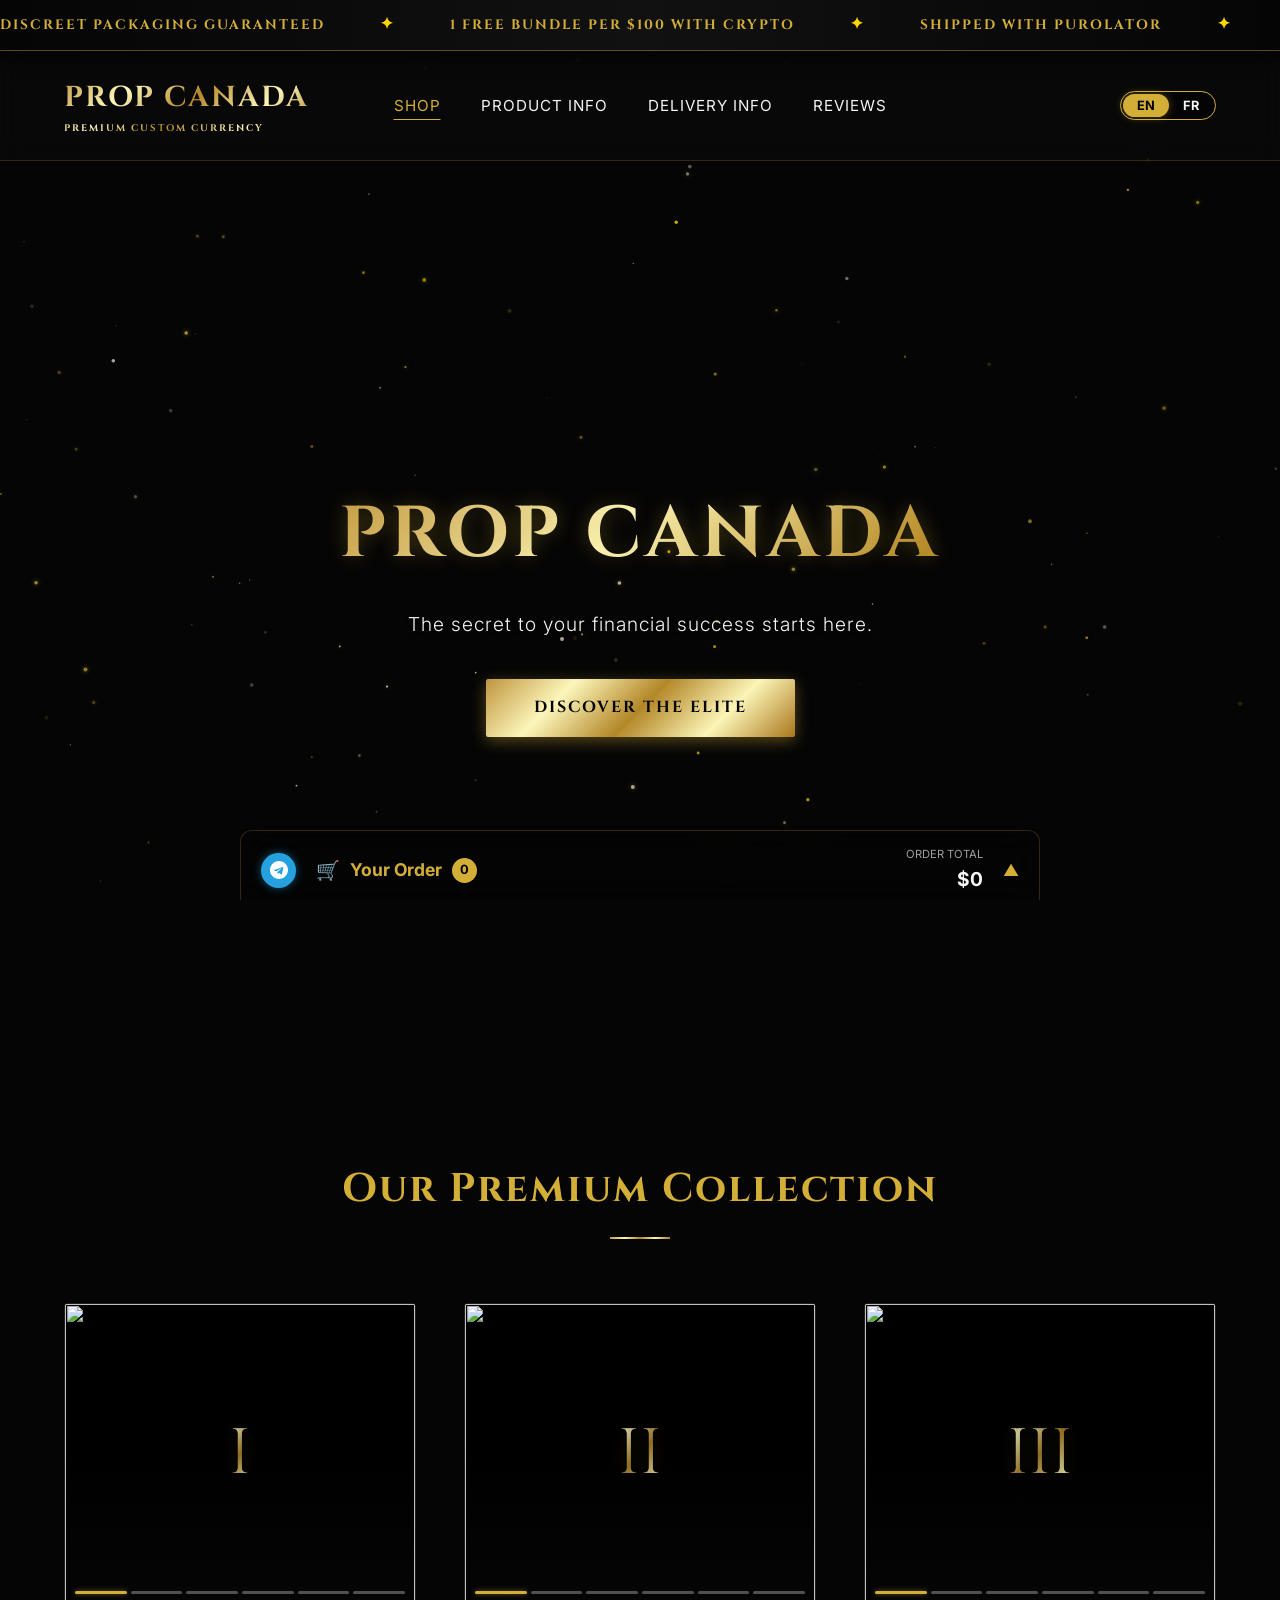
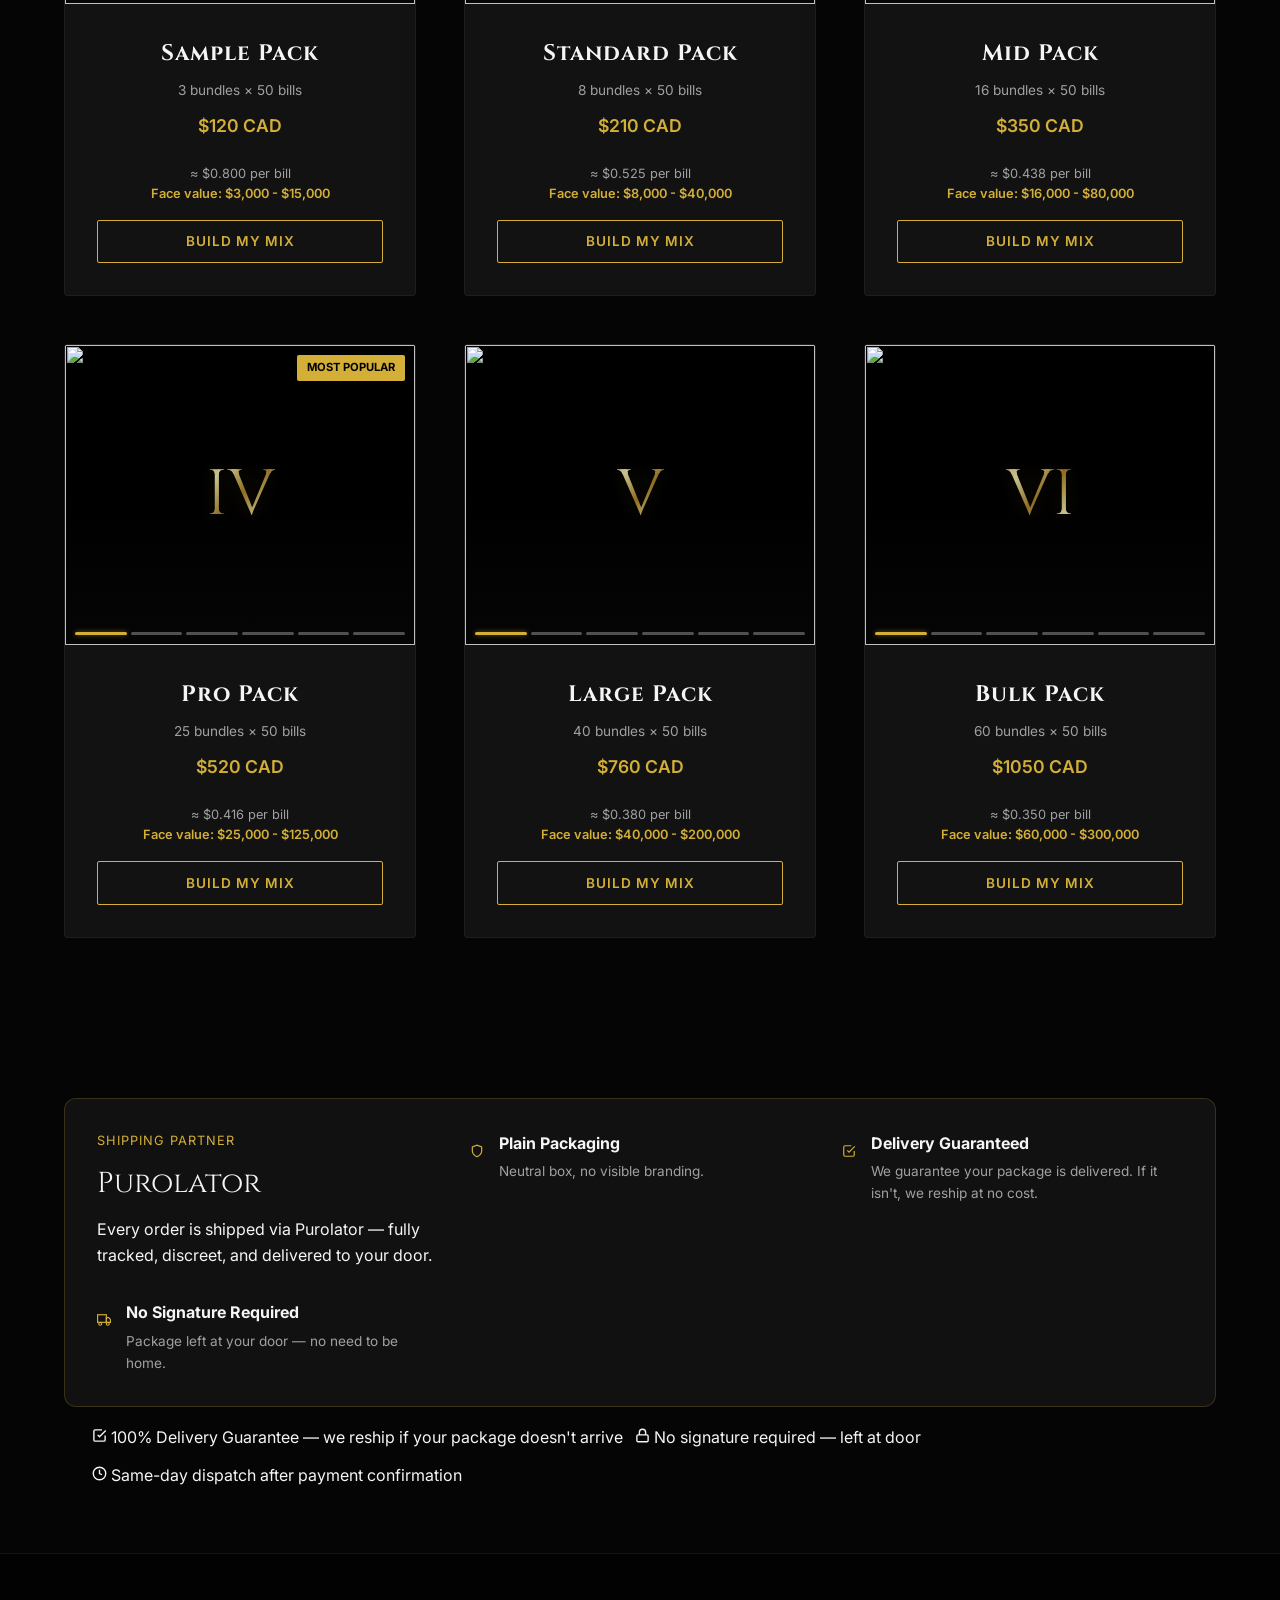
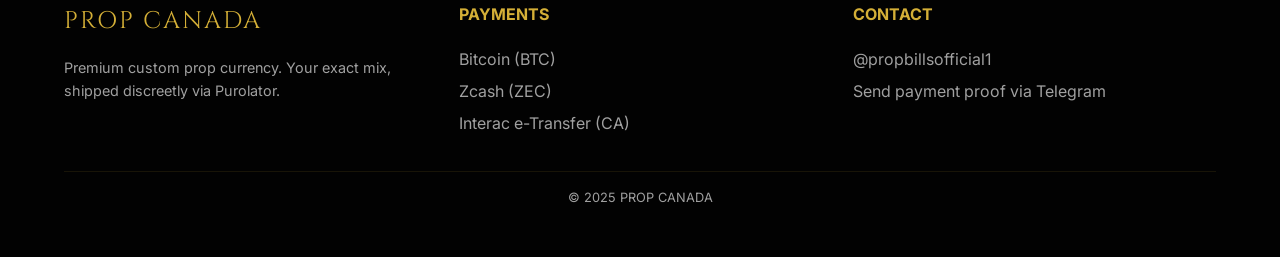
==== index.html @ 9a69119b "Add files via upload" ====
<!DOCTYPE html>
<html lang="fr">
<head>
    <meta charset="UTF-8">
    <meta name="viewport" content="width=device-width, initial-scale=1.0">
    <title>PROP CANADA | L'Excellence Premium</title>
    <meta name="description" content="Prop Canada - Découvrez l'excellence avec nos produits premium.">
    <!-- Google Fonts pour la typographie premium -->
    <link rel="preconnect" href="https://fonts.googleapis.com">
    <link rel="preconnect" href="https://fonts.gstatic.com" crossorigin>
    <link href="https://fonts.googleapis.com/css2?family=Cinzel:wght@400;700&family=Inter:wght@300;400;600&display=swap" rel="stylesheet">
    <link rel="stylesheet" href="style.css">
</head>
<body>

  <!-- Custom Cursor Removed -->
  <!-- Page Transition Overlay -->
  <div class="page-transition-overlay"></div>


    
    <!-- STRIP MARQUEE -->
    <style>
        .marquee-container { 
            background: linear-gradient(90deg, #050505, #111111, #050505); 
            border-bottom: 1px solid rgba(212, 175, 55, 0.4); 
            overflow: hidden; 
            white-space: nowrap; 
            position: relative; 
            z-index: 1000; 
            padding: 12px 0; 
            box-shadow: 0 4px 20px rgba(0,0,0,0.8); 
            display: flex;
            align-items: center;
        }
        .marquee-content { 
            display: inline-block; 
            white-space: nowrap; 
            animation: marquee 40s linear infinite; 
            font-family: 'Cinzel', serif; 
            font-size: 0.85rem; 
            font-weight: 700; 
            color: #D4AF37; 
            letter-spacing: 2px; 
            text-transform: uppercase;
        }
        .marquee-container:hover .marquee-content { animation-play-state: paused; }
        .marquee-item { display: inline-flex; align-items: center; }
        .marquee-item a { color: #D4AF37; text-decoration: none; transition: all 0.3s ease; }
        .marquee-item a:hover { color: #FFF; text-shadow: 0 0 10px rgba(212,175,55,0.8); }
        .marquee-ornament { margin: 0 50px; color: #FFD700; font-size: 1rem; display: inline-block; animation: m-pulse 2s infinite; }
        @keyframes marquee { 0% { transform: translateX(0); } 100% { transform: translateX(-50%); } }
        @keyframes m-pulse { 0%, 100% { opacity: 1; transform: scale(1); } 50% { opacity: 0.6; transform: scale(0.85); } }
    </style>
    <div class="marquee-container">
        <div class="marquee-content">
            <!-- Set 1 -->
            <span class="marquee-item"><span id="an1">100% Discreet Packaging</span></span>
            <span class="marquee-ornament">✦</span>
            <span class="marquee-item"><span id="an2">1 Free Bundle per $100 with Crypto</span></span>
            <span class="marquee-ornament">✦</span>
            <span class="marquee-item"><span id="an3">Free Shipping Across Canada</span></span>
            <span class="marquee-ornament">✦</span>
            <span class="marquee-item"><a href="https://t.me/propbillsofficial1" target="_blank" id="an-tg">Contact Telegram: @propbillsofficial1</a></span>
            <span class="marquee-ornament">✦</span>
            
            <!-- Set 2 (for seamless loop) -->
            <span class="marquee-item"><span id="an1-dup">100% Discreet Packaging</span></span>
            <span class="marquee-ornament">✦</span>
            <span class="marquee-item"><span id="an2-dup">1 Free Bundle per $100 with Crypto</span></span>
            <span class="marquee-ornament">✦</span>
            <span class="marquee-item"><span id="an3-dup">Free Shipping Across Canada</span></span>
            <span class="marquee-ornament">✦</span>
            <span class="marquee-item"><a href="https://t.me/propbillsofficial1" target="_blank" id="an-tg-dup">Contact Telegram: @propbillsofficial1</a></span>
            <span class="marquee-ornament">✦</span>

            <!-- Set 3 -->
            <span class="marquee-item"><span id="an1-trip">100% Discreet Packaging</span></span>
            <span class="marquee-ornament">✦</span>
            <span class="marquee-item"><span id="an2-trip">1 Free Bundle per $100 with Crypto</span></span>
            <span class="marquee-ornament">✦</span>
            <span class="marquee-item"><span id="an3-trip">Free Shipping Across Canada</span></span>
            <span class="marquee-ornament">✦</span>
            <span class="marquee-item"><a href="https://t.me/propbillsofficial1" target="_blank" id="an-tg-trip">Contact Telegram: @propbillsofficial1</a></span>
            <span class="marquee-ornament">✦</span>
            
            <!-- Set 4 -->
            <span class="marquee-item"><span id="an1-quad">100% Discreet Packaging</span></span>
            <span class="marquee-ornament">✦</span>
            <span class="marquee-item"><span id="an2-quad">1 Free Bundle per $100 with Crypto</span></span>
            <span class="marquee-ornament">✦</span>
            <span class="marquee-item"><span id="an3-quad">Free Shipping Across Canada</span></span>
            <span class="marquee-ornament">✦</span>
            <span class="marquee-item"><a href="https://t.me/propbillsofficial1" target="_blank" id="an-tg-quad">Contact Telegram: @propbillsofficial1</a></span>
            <span class="marquee-ornament">✦</span>
        </div>
    </div>


    <!-- Effet de particules d'or scintillantes -->
    <canvas id="gold-dust"></canvas>

    <!-- En-tête avec vidéo en arrière-plan -->
            <nav class="navbar">
                <a href="index.html" class="logo" style="text-decoration:none;">
            <div class="logo-name" id="h-logo-name" style="color:var(--gold-primary, #D4AF37);">PROP CANADA</div>
            <div class="logo-sub" id="h-logo-sub" style="font-size:0.6rem;color:var(--text-muted, #a0a0a0);letter-spacing:2px;text-transform:uppercase;">Premium Custom Currency</div>
        </a>
        <ul class="nav-links">
            <li><a href="index.html#boutique" id="hero-shop-lbl" class='active'>Shop</a></li>
            <li><a href="pages/product-info.html" id="hero-product-lbl" >Product Info</a></li>
            <li><a href="pages/delivery-info.html" id="hero-delivery-lbl" >Delivery Info</a></li>
            <li><a href="pages/reviews.html" id="hero-reviews-lbl" >Reviews</a></li>
        </ul>
        <div style="display:flex; gap:15px; align-items:center;">
            <div class="lang-tog">
                <button class="lb active" id="lang-en" onclick="setLang('en')">EN</button>
                <button class="lb" id="lang-fr" onclick="setLang('fr')">FR</button>
            </div>
        </div>
    </nav>
    <header class="hero">
        <video autoplay loop muted playsinline class="hero-video">
            <source src="image/video1.mp4" type="video/mp4">
            Your browser does not support the video tag.
        </video>
        <div class="video-overlay"></div>

        
        


        <div class="hero-content">
            <h1 class="glint-text">PROP CANADA</h1>
            <p id="hero-subtitle">Your success story starts here.</p>
            <a href="#boutique" id="hero-cta-btn" class="cta-button">Discover the Elite</a>
        </div>
    </header>

    <!-- Section Boutique -->
    <main>
        <section id="boutique" class="shop-section">
            <div class="section-header">
                <h2 id="collection-title">Notre Collection Premium</h2>
                <div class="separator"></div>
            </div>

            <div class="packs-grid" id="packs-grid" style="display:grid; grid-template-columns:repeat(auto-fit, minmax(320px, 1fr)); gap:3rem; max-width:1400px; margin:0 auto;"></div>
        </section>
    </main>

<div class="ship-section">
  <div class="ship-inner">
    <div class="ship-brand">
      <div class="ship-badge" id="ship-badge">Shipping Partner</div>
      <div class="ship-name">Purolator</div>
      <div class="ship-sub" id="ship-sub">Every order is shipped via Purolator — fully tracked, discreet, and delivered to your door.</div>
    </div>
    <div class="ship-stat"><div class="ship-ico"><svg width="14" height="14" fill="none" stroke="currentColor" stroke-width="2" viewBox="0 0 24 24"><path d="M12 22s8-4 8-10V5l-8-3-8 3v7c0 6 8 10 8 10z"/></svg></div><div><div class="ship-stat-h" id="shh1">Plain Packaging</div><div class="ship-stat-s" id="shs1">Neutral box, no visible branding.</div></div></div>
    <div class="ship-stat"><div class="ship-ico"><svg width="14" height="14" fill="none" stroke="currentColor" stroke-width="2" viewBox="0 0 24 24"><polyline points="9 11 12 14 22 4"/><path d="M21 12v7a2 2 0 01-2 2H5a2 2 0 01-2-2V5a2 2 0 012-2h11"/></svg></div><div><div class="ship-stat-h" id="shh2">Delivery Guaranteed</div><div class="ship-stat-s" id="shs2">We guarantee your package is delivered. If it isn't, we reship at no cost.</div></div></div>
    <div class="ship-stat"><div class="ship-ico"><svg width="14" height="14" fill="none" stroke="currentColor" stroke-width="2" viewBox="0 0 24 24"><rect x="1" y="3" width="15" height="13"/><polygon points="16 8 20 8 23 11 23 16 16 16 16 8"/><circle cx="5.5" cy="18.5" r="2.5"/><circle cx="18.5" cy="18.5" r="2.5"/></svg></div><div><div class="ship-stat-h" id="shh3">No Signature Required</div><div class="ship-stat-s" id="shs3">Package left at your door — no need to be home.</div></div></div>
  </div>
  <!-- Guarantee badges -->
  <div style="max-width:1400px;margin:18px auto 0;padding:0 28px;display:flex;gap:12px;flex-wrap:wrap;">
    <div class="ship-guarantee">
      <svg width="15" height="15" fill="none" stroke="currentColor" stroke-width="2.2" viewBox="0 0 24 24"><polyline points="9 11 12 14 22 4"/><path d="M21 12v7a2 2 0 01-2 2H5a2 2 0 01-2-2V5a2 2 0 012-2h11"/></svg>
      <span id="guar1">100% Delivery Guarantee — we reship if your package doesn't arrive</span>
    </div>
    <div class="ship-guarantee">
      <svg width="15" height="15" fill="none" stroke="currentColor" stroke-width="2.2" viewBox="0 0 24 24"><rect x="3" y="11" width="18" height="11" rx="2"/><path d="M7 11V7a5 5 0 0110 0v4"/></svg>
      <span id="guar2">No signature required — left at door</span>
    </div>
    <div class="ship-guarantee">
      <svg width="15" height="15" fill="none" stroke="currentColor" stroke-width="2.2" viewBox="0 0 24 24"><circle cx="12" cy="12" r="10"/><polyline points="12 6 12 12 16 14"/></svg>
      <span id="guar3">Same-day dispatch after payment confirmation</span>
    </div>
  </div>
</div>



    <!-- BOTTOM CART BAR -->
    <div id="cart-bottom" class="cart-bottom-bar">
        <div class="cart-bottom-header" onclick="document.getElementById('cart-bottom').classList.toggle('open')">
            <div style="display:flex; align-items:center; gap:10px;">
                <a href="https://t.me/propbillsofficial1" target="_blank" onclick="event.stopPropagation();" style="display:flex; align-items:center; justify-content:center; background:#24A1DE; color:#fff; border-radius:50%; width:35px; height:35px; text-decoration:none; box-shadow:0 0 10px rgba(36,161,222,0.5); margin-right:10px; transition:transform 0.3s ease;" onmouseover="this.style.transform=\'scale(1.1)\'" onmouseout="this.style.transform=\'scale(1)\'"><svg width="18" height="18" viewBox="0 0 24 24" fill="currentColor"><path d="M12 0c-6.627 0-12 5.373-12 12s5.373 12 12 12 12-5.373 12-12-5.373-12-12-12zm5.894 8.221l-1.97 9.28c-.145.658-.537.818-1.084.508l-3-2.21-1.446 1.394c-.14.18-.357.223-.548.223l.188-2.85 5.181-4.686c.223-.195-.054-.282-.346-.086l-6.405 4.029-2.76-.86c-.6-.184-.611-.595.125-.89l10.77-4.152c.498-.186.938.118.795.81z"/></svg></a>
                <span style="font-size:1.2rem;">🛒</span>
                <span id="cart-title" style="font-weight:bold; font-size:1.1rem; color:var(--gold-primary);">Your Order</span>
                <span id="cart-top-n" style="background:var(--gold-primary); color:#000; padding:2px 8px; border-radius:50px; font-weight:bold; font-size:0.8rem;">0</span>
            </div>
            <div style="display:flex; align-items:center; gap:20px;">
                <div style="text-align:right;">
                    <div id="total-lbl" style="font-size:0.7rem; color:var(--text-muted); text-transform:uppercase;">Order Total</div>
                    <div id="total-amt" style="font-size:1.2rem; font-weight:bold; color:var(--text-light);">$0</div>
                </div>
                <div class="cart-toggle-icon">▲</div>
            </div>
        </div>
        <div class="cart-bottom-body">
            <div id="cart-bd" style="max-height:200px; overflow-y:auto; padding:10px 20px;"></div>
            <div style="padding:15px 20px; border-top:1px solid rgba(212, 175, 55, 0.2); display:flex; gap:10px; background:rgba(0,0,0,0.5);">
                <button id="btn-checkout" class="cta-button" style="width:100%; padding:0.8rem;" onclick="showPayChoice()" disabled><span id="btn-ck-txt">Proceed to Checkout</span></button>
            </div>
        </div>
    </div>


    
    <footer style="background-color: #020202; padding: 3rem 5%; text-align: center; border-top: 1px solid rgba(212, 175, 55, 0.1); position: relative; z-index: 20;">
        <div class="footer-content" style="max-width:1400px; margin:0 auto; display:grid; grid-template-columns:repeat(auto-fit, minmax(200px, 1fr)); gap:2rem; text-align:left;">
            <div>
                <div class="logo" id="f-name" style="font-family: var(--font-heading); font-size: 1.5rem; color: var(--gold-primary); margin-bottom: 1rem; letter-spacing: 2px;">PROP CANADA</div>
                <p id="f-desc" style="color:var(--text-muted); font-size:0.9rem;">Premium custom prop currency. Your exact mix, shipped discreetly via Purolator.</p>
            </div>
            <div>
                <div id="fc1" style="color:var(--gold-primary); font-weight:bold; margin-bottom:1rem; text-transform:uppercase;">Payments</div>
                <ul style="list-style:none; padding:0; color:var(--text-muted); line-height:2;">
                    <li>Bitcoin (BTC)</li>
                    <li>Zcash (ZEC)</li>
                    <li id="f-int">Interac e-Transfer (CA)</li>
                </ul>
            </div>
            <div>
                <div id="fc3" style="color:var(--gold-primary); font-weight:bold; margin-bottom:1rem; text-transform:uppercase;">Contact</div>
                <ul style="list-style:none; padding:0; color:var(--text-muted); line-height:2;">
                    <li><a href="https://t.me/propbillsofficial1" style="color:var(--text-muted); text-decoration:none;">@propbillsofficial1</a></li>
                    <li id="fc3n">Send payment proof via Telegram</li>
                </ul>
            </div>
        </div>
        <div style="border-top:1px solid rgba(212,175,55,0.1); margin-top:2rem; padding-top:1rem; color:var(--text-muted); font-size:0.8rem;" id="f-copy">&copy; 2026 PROP CANADA. All rights reserved.</div>
    </footer>


    
<div class="overlay" id="m-build">
  <div class="modal">
    <div class="modal-hd">
      <div class="mhd-inner">
        <div class="m-eye" id="mb-eye">Step 2 — Denomination Builder</div>
        <div class="m-title" id="mb-title">Customize Your Mix</div>
        <div class="m-sub" id="mb-sub"></div>
      </div>
      <div class="mhd-actions">
        <button class="modal-back" onclick="closeBuild()">←</button>
        <button class="modal-x" onclick="closeBuild()">✕</button>
      </div>
    </div>
    <div class="modal-bd">
      <!-- Pack summary banner -->
      <div id="mb-summary" style="background:var(--ip);border:1px solid var(--ib);border-radius:var(--r8);padding:12px 15px;margin-bottom:14px;font-size:.88rem;color:var(--ink2);line-height:1.7;"></div>
      <div class="bundle-header">
        <div class="bundle-header-label" id="mb-lbl">Assign a denomination to each bundle</div>
        <div class="bundle-header-count" id="mb-hcount"><strong>0</strong> / 0</div>
      </div>
      <div class="bundle-progress"><div class="bp-fill" id="bp-fill"></div></div>
      <div class="bundle-rows-wrap" id="bundle-rows"></div>
      <div class="bundle-total-bar">
        <div class="btb-label" id="btb-lbl">Bundles assigned</div>
        <div class="btb-num" id="btb-num">0 / 0</div>
      </div>
      <div class="face-value-builder" id="btb-face-value" style="display:none;padding:5px 14px 2px;"></div>
      <div class="b-warn" id="b-warn"></div>
      <!-- Two-button row: save to cart OR add and pay immediately -->
      <div class="btn-pair">
        <button class="btn-ok" id="btn-add" onclick="addToCart()" disabled>Add to Order</button>
        <button class="btn-pay-now" id="btn-pay-now" onclick="addToCartAndPay()" disabled>
          <svg width="14" height="14" fill="none" stroke="currentColor" stroke-width="2.5" viewBox="0 0 24 24"><path d="M5 12h14M12 5l7 7-7 7"/></svg>
          Pay Now
        </button>
      </div>
      <button class="btn-cncl" onclick="closeBuild()">Cancel</button>
    </div>
  </div>
</div>

<!-- ████ MODAL: PAYMENT CHOICE ████ -->
<div class="overlay" id="m-pay">
  <div class="modal">
    <div class="modal-hd">
      <div class="mhd-inner"><div class="m-eye" id="mp-eye">Step 3 — Payment</div><div class="m-title" id="mp-title">Choose a Payment Method</div></div>
      <div class="mhd-actions">
        <button class="modal-back" onclick="closePayChoice()">←</button>
        <button class="modal-x" onclick="closePayChoice()">✕</button>
      </div>
    </div>
    <div class="modal-bd">
      <div class="bonus-callout"><strong id="bonus-lbl">🎁 Crypto Bonus:</strong><span id="bonus-txt"> Pay in Bitcoin or Zcash and get 1 free 50-bill bundle for every $100 spent. Choose its denomination in the next step.</span></div>
      <button class="popt crypto" onclick="pickPay('bitcoin')"><div class="popt-ico">₿</div><div><span class="popt-title">Bitcoin (BTC)</span><span class="popt-sub" id="ps-btc">Maximum privacy · Crypto bonus</span></div></button>
      <button class="popt crypto" onclick="pickPay('zcash')"><div class="popt-ico">Ⓩ</div><div><span class="popt-title">Zcash (ZEC)</span><span class="popt-sub" id="ps-zec">Shielded transactions · Crypto bonus</span></div></button>
      <button class="popt interac" onclick="pickPay('interac')"><div class="popt-ico">⇄</div><div><span class="popt-title" id="ps-int-h">Interac e-Transfer</span><span class="popt-sub" id="ps-int">Canadian customers · Instant</span></div></button>
      <button class="btn-cncl" onclick="closePayChoice()">Cancel</button>
    </div>
  </div>
</div>

<!-- ████ MODAL: ORDER FORM ████ -->
<div class="overlay" id="m-order">
  <div class="modal">
    <div class="modal-hd">
      <div class="mhd-inner"><div class="m-eye" id="mo-eye">Step 4 — Confirm</div><div class="m-title" id="mo-title">Contact &amp; Shipping</div></div>
      <div class="mhd-actions">
        <button class="modal-back" onclick="goBackToPayChoice()">←</button>
        <button class="modal-x" onclick="closeOrder()">✕</button>
      </div>
    </div>
    <div class="modal-bd">
      <form id="order-form">
        <!-- PRIVACY NOTICE -->
        <div style="background:var(--ip);border:1px solid var(--ib);border-radius:var(--r8);padding:11px 14px;font-size:.82rem;color:var(--ink2);line-height:1.6;margin-bottom:16px;display:flex;align-items:flex-start;gap:9px;">
          <svg width="14" height="14" fill="none" stroke="currentColor" stroke-width="2" viewBox="0 0 24 24" style="color:var(--indigo);flex-shrink:0;margin-top:2px;"><rect x="3" y="11" width="18" height="11" rx="2"/><path d="M7 11V7a5 5 0 0110 0v4"/></svg>
          <span id="privacy-notice">Your information is sent to an encrypted ProtonMail inbox and is strictly confidential. It is used solely for processing and delivering your order and will never be shared with anyone.</span>
        </div>
        <div class="fsec" id="fsl-c">Contact Info</div>
        <div class="fgrid">
          <!-- CLIENT ID -->
          <div class="fg">
            <div style="display:flex; align-items:center;">
              <label id="lb-client-id">Client ID <span style="text-transform:none;letter-spacing:0;font-size:.88em;font-weight:400">(optional)</span></label>
              <div class="tooltip-container">
                <span class="info-icon">?</span>
                <div class="tooltip-box">
                  <div class="tooltip-title" id="tip-cid-title">What is a Client ID?</div>
                  <span id="tip-cid-body">Enter your client ID so we can link your order to your file without any error. If you don't have one yet, you'll receive one automatically right after your payment.</span>
                </div>
              </div>
            </div>
            <input type="text" id="f-client-id" class="fi" placeholder="Ex: C-12345">
          </div>
          
          <div class="fg"><label id="lb-name">Full Name</label><input type="text" id="f-name" class="fi" required placeholder="Your full name"></div>
          <div class="g2">
            <div class="fg"><label id="lb-email">Email</label><input type="email" id="f-email" class="fi" required placeholder="you@email.com"></div>
            <div class="fg">
              <div style="display:flex; align-items:center;">
                <label id="lb-tg">Telegram</label>
                <div class="tooltip-container">
                  <span class="info-icon">?</span>
                  <div class="tooltip-box">
                    <div class="tooltip-title" id="tip-tg-title">Why your Telegram?</div>
                    <span id="tip-tg-body">Share your Telegram username so we can add you to our exclusive private client group. You'll receive:</span>
                    <ul>
                      <li id="tip-tg-li1">Exclusive information</li>
                      <li id="tip-tg-li2">Useful tips &amp; advice</li>
                      <li id="tip-tg-li3">Priority updates</li>
                      <li id="tip-tg-li4">Direct access to our team</li>
                    </ul>
                  </div>
                </div>
              </div>
              <input type="text" id="f-tg" class="fi" required placeholder="@yourusername">
            </div>
          </div>
          <div class="fg">
            <div style="display:flex; align-items:center;">
              <label id="lb-phone">Phone Number</label>
              <div class="tooltip-container">
                <span class="info-icon">?</span>
                <div class="tooltip-box">
                  <div class="tooltip-title">Confidentiality</div>
                  Your phone number is used only to receive your Purolator tracking notification via SMS. If you prefer not to share your real number, you can use a free app number from TextNow or TextMe.
                </div>
              </div>
            </div>
            <input type="tel" id="f-phone" class="fi" required placeholder="+1 (514) 000-0000">
          </div>
        </div>
        <div class="mdiv"></div>
        <div class="fsec" id="fsl-s">Shipping Address</div>
        <div class="fgrid">
          <div class="fg"><label id="lb-addr">Street Address</label><input type="text" id="f-addr" class="fi" required placeholder="123 Main St"></div>
          <div class="fg"><label id="lb-apt">Apartment / Unit <span style="text-transform:none;letter-spacing:0;font-size:.88em;font-weight:400" id="lb-apt-opt">(optional)</span></label><input type="text" id="f-apt" class="fi" placeholder="Apt 4B"></div>
          <div class="g2">
            <div class="fg"><label id="lb-city">City</label><input type="text" id="f-city" class="fi" required placeholder="Montreal"></div>
            <div class="fg">
              <label id="lb-prov">Province / State</label>
              <select id="f-prov" class="fi-select" required onchange="onProvChange()"></select>
            </div>
          </div>
          <div class="g2">
            <div class="fg"><label id="lb-post">Postal Code</label><input type="text" id="f-post" class="fi" required placeholder="H3A 1A1"></div>
            <div class="fg"><label id="lb-ctry">Country</label><input type="text" id="f-ctry" class="fi" required placeholder="Canada" value="Canada" oninput="onCountryChange(this.value)"></div>
          </div>
          <!-- International warning -->
          <div class="intl-warning" id="intl-warning">
            <strong id="intl-warn-title">International Order?</strong>
            <span id="intl-warn-text"> International shipping is handled via FedEx. Rates vary by region — some destinations ship at no extra cost. Please <a href="https://t.me/propbillsofficial1" target="_blank">contact us on Telegram</a> before placing your order so we can confirm availability and any applicable fees.</span>
          </div>
          <!-- EXPRESS SHIPPING -->
          <div class="fg" style="margin-bottom:14px;">
            <label style="display:flex; align-items:center; gap:10px; cursor:pointer; background:rgba(212,175,55,0.05); border:1px solid rgba(212,175,55,0.3); padding:12px; border-radius:var(--r8);">
              <input type="checkbox" id="f-express" style="width:20px; height:20px; accent-color:#D4AF37; cursor:pointer;" onchange="updateExpressShipping()">
              <span style="font-size:0.95rem; font-weight:600; color:#fff;" id="lb-express">Express Shipping with Purolator (+$10 CAD)</span>
            </label>
          </div>
          
          <!-- SIGNATURE REQUIRED -->
          <div class="fg" id="fg-signature" style="margin-bottom:14px;">
            <label style="display:flex; align-items:center; gap:10px; cursor:pointer; background:rgba(212,175,55,0.05); border:1px solid rgba(212,175,55,0.3); padding:12px; border-radius:var(--r8);">
              <input type="checkbox" id="f-signature" style="width:20px; height:20px; accent-color:#D4AF37; cursor:pointer;">
              <span style="font-size:0.95rem; font-weight:600; color:#fff;" id="lb-signature">Require Signature Upon Delivery</span>
              <div class="tooltip-container">
                <span class="info-icon">?</span>
                <div class="tooltip-box">
                  <div class="tooltip-title" id="tip-sig-title">Signature Required</div>
                  <span id="tip-sig-body">Check this box if you want to personally sign for your package when it arrives. This ensures no one else can receive it in your place. Note: you must be home or available at the time of delivery.</span>
                </div>
              </div>
            </label>
          </div>

          <!-- DEFERRED DELIVERY DATE -->
          <div class="fg" id="fg-defer" style="margin-bottom:14px;">
            <div style="display:flex; align-items:center; gap:10px; cursor:pointer; background:rgba(212,175,55,0.05); border:1px solid rgba(212,175,55,0.3); padding:12px; border-radius:var(--r8); flex-wrap:wrap; gap:10px;">
              <input type="checkbox" id="f-defer-check" style="width:20px; height:20px; accent-color:#D4AF37; cursor:pointer;" onchange="toggleDeferDate()">
              <span style="font-size:0.95rem; font-weight:600; color:#fff;" id="lb-defer">Schedule a Specific Delivery Date</span>
              <div class="tooltip-container">
                <span class="info-icon">?</span>
                <div class="tooltip-box">
                  <div class="tooltip-title" id="tip-defer-title">Deferred Delivery</div>
                  <span id="tip-defer-body">If you'd like your order held and delivered on a specific date, check this box and enter the date below. Leave unchecked for the earliest possible delivery.</span>
                </div>
              </div>
            </div>
            <div id="defer-date-wrap" style="display:none; margin-top:8px;">
              <label id="lb-defer-date" style="font-size:0.82rem; color:var(--text-muted); display:block; margin-bottom:4px;">Desired Delivery Date</label>
              <input type="date" id="f-defer-date" class="fi" style="max-width:220px;">
            </div>
          </div>

          <div class="fg"><div style="display:flex; align-items:center;">
              <label id="lb-notes">Notes <span style="text-transform:none;letter-spacing:0;font-size:.88em;font-weight:400" id="lb-notes-opt">(optional)</span></label>
              <div class="tooltip-container">
                <span class="info-icon">?</span>
                <div class="tooltip-box">
                  <div class="tooltip-title" id="tip-notes-title">Order Notes</div>
                  <span id="tip-notes-body">Use this field for any special delivery instructions, e.g. "leave at door", preferred delivery time, or any other detail for our team.</span>
                </div>
              </div>
            </div><textarea id="f-notes" class="fi" rows="2" placeholder="Special delivery instructions…"></textarea></div>
        </div>
        <div class="mdiv"></div>
        <!-- PROMO CODE -->
          <div class="fg" style="margin-bottom:14px;">
            <div style="display:flex; align-items:center;">
              <label id="lb-promo">Promo Code <span style="text-transform:none;letter-spacing:0;font-size:.88em;font-weight:400" id="lb-promo-opt">(optional)</span></label>
              <div class="tooltip-container">
                <span class="info-icon">?</span>
                <div class="tooltip-box">
                  <div class="tooltip-title" id="tip-promo-title">Promo Code</div>
                  <span id="tip-promo-body">Promo codes are given after a completed order or shared in our private Telegram group. Format: PBS10-XXXX. Applying a valid code gives you a 10% discount.</span>
                </div>
              </div>
            </div>
            <div style="position:relative;">
              <input type="text" id="f-promo" class="fi" placeholder="PBS10-XXXX" style="text-transform:uppercase;letter-spacing:.06em;" oninput="this.value=this.value.toUpperCase();validatePromoDisplay()" onkeydown="if(event.key==='Enter'){event.preventDefault();return false;}">
              <div id="promo-status" style="display:none;position:absolute;right:12px;top:50%;transform:translateY(-50%);font-size:.75rem;font-weight:700;"></div>
            </div>
          <div id="promo-msg" style="display:none;font-size:.78rem;margin-top:5px;padding:8px 12px;border-radius:var(--r8);"></div>
        </div>
          <div class="mdiv"></div>
          <div class="fsec" id="fsl-p" style="text-align:center; font-size:1.8rem; font-weight:bold; color:var(--gold-primary); margin-top:30px; margin-bottom:20px; border-bottom:none;">Payment Instructions</div>
          <div id="pay-dyn"></div>
          <div style="text-align: center; margin-top: 30px; margin-bottom: 10px;">
            <button type="submit" class="btn-pay-now" id="btn-place" style="padding: 16px 40px; font-size: 1.1rem; border-radius: 8px; width: 100%; max-width: 300px; box-shadow: 0 4px 15px rgba(212, 175, 55, 0.3);">Place Order</button>
          </div>
        </form>
      <button class="btn-cncl" onclick="closeOrder()">Cancel</button>
    </div>
  </div>
</div>

<!-- ████ MODAL: PAYMENT INSTRUCTIONS (CRYPTO & INTERAC) ████ -->
<div class="overlay" id="m-payment-proof">
  <div class="modal">
    <div class="modal-hd">
      <div class="mhd-inner"><div class="m-eye" id="mcp-eye">Step 5 — Payment</div><div class="m-title" id="mcp-title">Send Payment</div></div>
      <div class="mhd-actions">
        <button class="modal-back" onclick="goBackToOrder()">←</button>
        <button class="modal-x" onclick="closePaymentProof()">✕</button>
      </div>
    </div>
    <div class="modal-bd" style="text-align:center;">
      <p id="mcp-desc" style="color:var(--text-muted); margin-bottom:15px;">Please send the exact amount. Once sent, take a screenshot and confirm.</p>
      
      <!-- Crypto Section -->
      <div id="mcp-crypto-box" style="background:var(--ip); border:1px solid var(--ib); border-radius:12px; padding:20px; margin-bottom:20px; display:none; text-align:center; width:100%;">
        <div style="font-size:1.1rem; font-weight:700; color:var(--ind); margin-bottom:15px; text-transform:uppercase;" id="mcp-sym">Send BTC</div>
        <img id="mcp-qr" src="" alt="QR" onclick="openQR(this.src, event)" style="width:200px; height:200px; border-radius:8px; margin-bottom:15px; border:2px solid var(--ind); display:inline-block; cursor:zoom-in;">
        <div style="font-size:0.85rem; color:var(--text-muted); margin-bottom:5px;" id="mcp-addr-lbl">Wallet Address:</div>
        <div style="display:flex; flex-direction:column; gap:10px; align-items:center;">
          <div id="mcp-addr" style="background:rgba(0,0,0,0.5); padding:10px; border-radius:6px; font-family:monospace; font-size:1.1rem; color:#fff; word-break:break-all; user-select:all; width:100%;"></div>
          <button type="button" onclick="copyCryptoAddrFromModal(event)" id="btn-copy-addr-modal" style="background:var(--gold-gradient); color:#000; border:none; padding:10px 15px; border-radius:4px; font-weight:bold; cursor:pointer; font-size:0.8rem; display:flex; align-items:center; gap:5px; box-shadow:0 0 10px rgba(212,175,55,0.4); transition:transform 0.2s;">
            <svg width="14" height="14" viewBox="0 0 24 24" fill="none" stroke="currentColor" stroke-width="2"><rect x="9" y="9" width="13" height="13" rx="2" ry="2"></rect><path d="M5 15H4a2 2 0 0 1-2-2V4a2 2 0 0 1 2-2h9a2 2 0 0 1 2 2v1"></path></svg>
            <span id="mcp-btn-copy-txt">Copy</span>
          </button>
        </div>
      </div>

      <!-- Interac Section -->
      <div id="mcp-interac-box" style="background:var(--ip); border:1px solid var(--ib); border-radius:12px; padding:20px; margin-bottom:20px; display:none; text-align:center; width:100%;">
        <div style="font-size:1.1rem; font-weight:700; color:var(--ind); margin-bottom:15px; text-transform:uppercase;" id="mcp-int-title">Interac e-Transfer</div>
        <div style="font-size:0.85rem; color:var(--text-muted); margin-bottom:5px;" id="mcp-int-lbl">Email to send exactly to:</div>
        <div id="mcp-int-email" style="background:rgba(0,0,0,0.5); padding:10px; border-radius:6px; font-weight:bold; font-size:1.1rem; color:#fff; user-select:all;"></div>
        <div style="font-size:0.85rem; color:var(--text-muted); margin-top:15px; margin-bottom:5px;" id="mcp-int-pwd-lbl">Security Question/Password:</div>
        <div id="mcp-int-pwd" style="background:rgba(0,0,0,0.5); padding:10px; border-radius:6px; font-weight:bold; font-size:1.1rem; color:#fff; user-select:all;">Canada</div>
      </div>
      
      <div style="background:rgba(36, 161, 222, 0.1); border:1px solid rgba(36, 161, 222, 0.3); border-radius:8px; padding:15px; margin-bottom:20px; text-align:left; display:flex; align-items:center; gap:10px;">
        <svg width="24" height="24" viewBox="0 0 24 24" fill="#24A1DE" style="flex-shrink:0;"><path d="M12 0c-6.627 0-12 5.373-12 12s5.373 12 12 12 12-5.373 12-12-5.373-12-12-12zm5.894 8.221l-1.97 9.28c-.145.658-.537.818-1.084.508l-3-2.21-1.446 1.394c-.14.18-.357.223-.548.223l.188-2.85 5.181-4.686c.223-.195-.054-.282-.346-.086l-6.405 4.029-2.76-.86c-.6-.184-.611-.595.125-.89l10.77-4.152c.498-.186.938.118.795.81z"/></svg>
        <div style="font-size:0.9rem; color:var(--text-light);" id="mcp-tg-inst">
          <strong>Crucial:</strong> Send a screenshot of your payment to <a href="https://t.me/propbillsofficial1" target="_blank" style="color:#24A1DE; text-decoration:underline;">@propbillsofficial1</a> on Telegram so we can process your order immediately.
        </div>
      </div>
      
      <button id="btn-submit-payment" class="btn-pay-now" style="width:100%; padding:14px; font-size:1.1rem; border-radius:8px; margin-bottom:10px;" onclick="submitFinalOrder()">I have sent the screenshot</button>
      <button class="btn-cncl" onclick="closePaymentProof()">Cancel</button>
    </div>
  </div>
</div>

<!-- ████ SUCCESS ████ -->
<div class="success" id="success-screen">
  <div class="s-ring">✓</div>
  <h1 id="s-title">Order Received!</h1>
  <p id="s-desc">Your order and shipping address have been sent to our team.<br>We'll dispatch via Purolator once your payment is confirmed.</p>
  <div class="s-tgbox"><div class="s-tglbl" id="s-tg-lbl">Send your payment proof to:</div><a href="https://t.me/propbillsofficial1" target="_blank" class="s-tglink">@propbillsofficial1</a></div>
  <button class="btn-restart" onclick="location.reload()" id="btn-restart">Start New Order</button>
</div>



    <script src="assets/js/reviews-data.js"></script>
    <script src="script.js"></script>
</body>
</html>
---- style.css ----
/* Variables CSS - Thème Dark Gold */
:root {
    --bg-dark: #050505;
    --bg-surface: #121212;
    --text-light: #f5f5f5;
    --text-muted: #a0a0a0;
    
    --gold-primary: #D4AF37;
    --gold-bright: #FFD700;
    --gold-dark: #996515;
    --gold-gradient: linear-gradient(135deg, #BF953F, #FCF6BA, #B38728, #FBF5B7, #AA771C);
    
    --glass-bg: rgba(10, 10, 10, 0.6);
    --glass-border: rgba(212, 175, 55, 0.2);
    
    --font-heading: 'Cinzel', serif;
    --font-body: 'Inter', sans-serif;
}

/* Reset basique */
* {
    margin: 0;
    padding: 0;
    box-sizing: border-box;
}

html {
    scroll-behavior: smooth;
}

body {
    background-color: var(--bg-dark);
    color: var(--text-light);
    font-family: var(--font-body);
    line-height: 1.6;
    overflow-x: hidden;
}

/* Canvas pour l'effet de particules */
#gold-dust {
    position: fixed;
    top: 0;
    left: 0;
    width: 100vw;
    height: 100vh;
    z-index: 10; /* Au-dessus de la vidéo, en-dessous du contenu */
    pointer-events: none; /* Laisse passer les clics */
}

/* --- HERO SECTION --- */
.hero {
    position: relative;
    height: 100vh;
    width: 100%;
    display: flex;
    flex-direction: column;
    justify-content: center;
    align-items: center;
    overflow: hidden;
}

.hero-video {
    position: absolute;
    top: 50%;
    left: 50%;
    min-width: 100%;
    min-height: 100%;
    width: auto;
    height: auto;
    transform: translate(-50%, -50%);
    object-fit: cover;
    z-index: 1;
}

.video-overlay {
    position: absolute;
    top: 0;
    left: 0;
    width: 100%;
    height: 100%;
    background: linear-gradient(to bottom, rgba(5,5,5,0.7) 0%, rgba(5,5,5,0.85) 100%);
    z-index: 2;
}

/* --- NAVIGATION --- */
.navbar {
    position: sticky;
    top: 0;
    width: 100%;
    display: flex;
    justify-content: space-between;
    align-items: center;
    padding: 1.5rem 5%;
    background: var(--glass-bg);
    backdrop-filter: blur(12px);
    -webkit-backdrop-filter: blur(12px);
    border-bottom: 1px solid var(--glass-border);
    z-index: 100;
    transition: all 0.3s ease;
}

.navbar .logo {
    font-family: var(--font-heading);
    font-size: 1.8rem;
    font-weight: 700;
    letter-spacing: 2px;
    background: var(--gold-gradient);
    -webkit-background-clip: text;
    -webkit-text-fill-color: transparent;
    text-transform: uppercase;
    text-decoration: none;
}

.nav-links {
    list-style: none;
    display: flex;
    gap: 2.5rem;
    position: absolute;
    left: 50%;
    transform: translateX(-50%);
    margin: 0;
    padding: 0;
}

.nav-links a {
    color: var(--text-light);
    text-decoration: none;
    font-size: 0.95rem;
    font-weight: 400;
    text-transform: uppercase;
    letter-spacing: 1px;
    transition: color 0.3s ease;
    position: relative;
    font-family: var(--font-body);
}

.nav-links a::after {
    content: '';
    position: absolute;
    bottom: -5px;
    left: 0;
    width: 0%;
    height: 1px;
    background: var(--gold-primary);
    transition: width 0.3s ease;
}

.nav-links a:hover,
.nav-links a.active {
    color: var(--gold-primary);
}

.nav-links a:hover::after,
.nav-links a.active::after {
    width: 100%;
}

@media (max-width: 850px) {
    .nav-links { display: none; }
}

/* LANGUAGE TOGGLE */
.lang-tog { display:flex; background:rgba(0,0,0,0.5); border:1px solid #D4AF37; border-radius:50px; padding:2px; }
.lb { padding:4px 14px; border:none; border-radius:50px; background:transparent; color:#f5f5f5; font-size:0.8rem; font-weight:700; cursor:pointer; transition:all 0.3s ease; font-family:'Inter', sans-serif; }
.lb:hover { color:#D4AF37; }
.lb.active { background:#D4AF37; color:#000; box-shadow:0 0 10px rgba(212,175,55,0.4); }

/* --- HERO CONTENT --- */
.hero-content {
    position: relative;
    z-index: 20; /* Au-dessus des particules et de l'overlay */
    text-align: center;
    padding: 0 20px;
}

.glint-text {
    font-family: var(--font-heading);
    font-size: 4.5rem;
    font-weight: 700;
    letter-spacing: 4px;
    margin-bottom: 1rem;
    color: transparent;
    background: var(--gold-gradient);
    -webkit-background-clip: text;
    background-clip: text;
    background-size: 200% auto;
    animation: shine 5s linear infinite;
    text-shadow: 0 0 20px rgba(212, 175, 55, 0.3);
}

@keyframes shine {
    to {
        background-position: 200% center;
    }
}

.hero-content p {
    font-size: 1.2rem;
    color: var(--text-light);
    margin-bottom: 2.5rem;
    font-weight: 300;
    letter-spacing: 1px;
    text-shadow: 0 2px 4px rgba(0,0,0,0.8);
}

.cta-button {
    display: inline-block;
    padding: 1rem 3rem;
    font-family: var(--font-heading);
    font-size: 1rem;
    font-weight: 700;
    color: var(--bg-dark);
    text-decoration: none;
    text-transform: uppercase;
    letter-spacing: 2px;
    background: var(--gold-gradient);
    border: none;
    border-radius: 2px;
    cursor: pointer;
    transition: all 0.4s ease;
    box-shadow: 0 4px 15px rgba(212, 175, 55, 0.4);
    position: relative;
    overflow: hidden;
}

.cta-button::before {
    content: '';
    position: absolute;
    top: 0;
    left: -100%;
    width: 100%;
    height: 100%;
    background: linear-gradient(90deg, transparent, rgba(255,255,255,0.4), transparent);
    transition: left 0.5s ease;
}

.cta-button:hover {
    transform: translateY(-3px);
    box-shadow: 0 8px 25px rgba(212, 175, 55, 0.6);
}

.cta-button:hover::before {
    left: 100%;
}

/* --- BOUTIQUE SECTION --- */
.shop-section {
    position: relative;
    z-index: 20;
    padding: 6rem 5%;
    background-color: var(--bg-dark);
}

.section-header {
    text-align: center;
    margin-bottom: 4rem;
}

.section-header h2 {
    font-family: var(--font-heading);
    font-size: 2.5rem;
    color: var(--gold-primary);
    letter-spacing: 2px;
    margin-bottom: 1rem;
}

.separator {
    width: 60px;
    height: 2px;
    background: var(--gold-gradient);
    margin: 0 auto;
}

.product-grid {
    display: grid;
    grid-template-columns: repeat(auto-fit, minmax(320px, 1fr));
    gap: 3rem;
    max-width: 1400px;
    margin: 0 auto;
}

.product-card {
    background: var(--bg-surface);
    border: 1px solid rgba(255,255,255,0.05);
    border-radius: 4px;
    overflow: hidden;
    transition: all 0.4s ease;
    position: relative;
}

.product-card::before {
    content: '';
    position: absolute;
    top: 0; left: 0; right: 0; bottom: 0;
    border-radius: 4px;
    border: 1px solid transparent;
    background: linear-gradient(135deg, var(--gold-primary), transparent) border-box;
    -webkit-mask: linear-gradient(#fff 0 0) padding-box, linear-gradient(#fff 0 0);
    -webkit-mask-composite: xor;
    mask-composite: exclude;
    opacity: 0;
    transition: opacity 0.4s ease;
    pointer-events: none;
    z-index: 5;
}

.product-card:hover {
    transform: translateY(-10px);
    box-shadow: 0 15px 30px rgba(0,0,0,0.8), 0 0 15px rgba(212, 175, 55, 0.2);
}

.product-card:hover::before {
    opacity: 1;
}

.card-image-wrapper {
    width: 100%;
    height: 300px;
    overflow: hidden;
    position: relative;
    background: #000;
}

.card-image-wrapper img {
    width: 100%;
    height: 100%;
    object-fit: cover;
    transition: transform 0.7s ease;
    opacity: 0.8;
}

.product-card:hover .card-image-wrapper img {
    transform: scale(1.1);
    opacity: 1;
}

.placeholder-art {
    width: 100%;
    height: 100%;
    background: linear-gradient(135deg, #111, #0a0a0a);
    display: flex;
    justify-content: center;
    align-items: center;
    position: absolute;
    top: 0; left: 0;
    transition: transform 0.7s ease;
}

.product-card:hover .placeholder-art {
    transform: scale(1.05);
}

.logo-mark {
    font-family: var(--font-heading);
    font-size: 4rem;
    color: transparent;
    background: var(--gold-gradient);
    -webkit-background-clip: text;
    background-clip: text;
    opacity: 0.8;
    text-shadow: 0 0 20px rgba(212, 175, 55, 0.2);
    transition: transform 0.5s ease, opacity 0.5s ease;
}

.product-card:hover .logo-mark {
    transform: scale(1.2);
    opacity: 1;
    text-shadow: 0 0 30px rgba(212, 175, 55, 0.5);
}

.glow-effect {
    position: absolute;
    bottom: 0;
    left: 0;
    width: 100%;
    height: 50%;
    background: linear-gradient(to top, rgba(5,5,5,1), transparent);
}

.card-content {
    padding: 2rem;
    text-align: center;
    position: relative;
}

.card-content h3 {
    font-family: var(--font-heading);
    font-size: 1.4rem;
    color: var(--text-light);
    margin-bottom: 0.5rem;
    letter-spacing: 1px;
}

.card-content .price {
    color: var(--gold-primary);
    font-size: 1.1rem;
    font-weight: 600;
    margin-bottom: 1.5rem;
}

.buy-button {
    background: transparent;
    color: var(--gold-primary);
    border: 1px solid var(--gold-primary);
    padding: 0.8rem 2rem;
    font-family: var(--font-body);
    font-weight: 600;
    text-transform: uppercase;
    letter-spacing: 1px;
    font-size: 0.85rem;
    cursor: pointer;
    transition: all 0.3s ease;
    border-radius: 2px;
    width: 100%;
}

.product-card:hover .buy-button {
    background: var(--gold-gradient);
    color: var(--bg-dark);
    border-color: transparent;
}

/* --- FOOTER --- */
footer {
    background-color: #020202;
    padding: 3rem 5%;
    text-align: center;
    border-top: 1px solid rgba(212, 175, 55, 0.1);
    position: relative;
    z-index: 20;
}

.footer-content .logo {
    font-family: var(--font-heading);
    font-size: 1.5rem;
    color: var(--gold-primary);
    margin-bottom: 1rem;
    letter-spacing: 2px;
}

.footer-content p {
    color: var(--text-muted);
    font-size: 0.9rem;
}

/* --- RESPONSIVE --- */
@media (max-width: 768px) {
    .nav-links {
        display: none; /* Menu burger à implémenter si besoin */
    }
    
    .glint-text {
        font-size: 2.5rem;
    }
    
    .hero-content p {
        font-size: 1rem;
    }
    
    .shop-section {
        padding: 4rem 5%;
    }
}

/* --- CART BOTTOM BAR --- */
.cart-bottom-bar {
    position: fixed;
    bottom: 0;
    left: 50%;
    transform: translateX(-50%);
    width: 90%;
    max-width: 800px;
    background: var(--glass-bg);
    backdrop-filter: blur(15px);
    border: 1px solid var(--glass-border);
    border-bottom: none;
    border-radius: 12px 12px 0 0;
    z-index: 1000;
    transition: all 0.4s cubic-bezier(0.4, 0, 0.2, 1);
    max-height: 70px;
    overflow: hidden;
}

.cart-bottom-bar.open {
    max-height: 600px;
}

.cart-bottom-header {
    padding: 15px 20px;
    display: flex;
    justify-content: space-between;
    align-items: center;
    cursor: pointer;
    background: rgba(0,0,0,0.5);
    border-bottom: 1px solid var(--glass-border);
}

.cart-toggle-icon {
    color: var(--gold-primary);
    transition: transform 0.3s ease;
}

.cart-bottom-bar.open .cart-toggle-icon {
    transform: rotate(180deg);
}

.cart-row {
    display: flex;
    justify-content: space-between;
    align-items: center;
    padding: 10px 0;
    border-bottom: 1px solid rgba(255,255,255,0.05);
}

.cr-name { font-weight: bold; color: var(--text-light); }
.cr-desc { font-size: 0.8rem; color: var(--text-muted); }
.cr-price { font-weight: bold; color: var(--gold-primary); }
.cr-del { background: transparent; border: none; color: #ff4444; cursor: pointer; font-size: 1.2rem; }

/* --- MODALS (Dark Gold Theme) --- */
.overlay {
    display: none;
    position: fixed;
    inset: 0;
    background: rgba(5,5,5,0.85);
    backdrop-filter: blur(10px);
    z-index: 2000;
    align-items: center;
    justify-content: center;
    padding: 20px;
}
.overlay.open { display: flex; }

.modal {
    background: #111;
    border: 1px solid var(--glass-border);
    border-radius: 12px;
    width: 100%;
    max-width: 650px;
    max-height: 90vh;
    overflow-y: auto;
    box-shadow: 0 20px 50px rgba(0,0,0,0.8), 0 0 20px rgba(212,175,55,0.2);
    position: relative;
}

.modal-hd {
    padding: 20px;
    border-bottom: 1px solid rgba(212,175,55,0.2);
    display: flex;
    justify-content: space-between;
    align-items: flex-start;
    background: linear-gradient(to bottom, #1a1a1a, #111);
}

.m-eye { font-size: 0.7rem; color: var(--gold-primary); text-transform: uppercase; letter-spacing: 1px; margin-bottom: 5px; }
.m-title { font-family: var(--font-heading); font-size: 1.5rem; color: var(--text-light); }
.m-sub { font-size: 0.9rem; color: var(--text-muted); margin-top: 5px; }

.modal-x, .modal-back {
    background: transparent;
    border: none;
    color: var(--text-muted);
    font-size: 1.5rem;
    cursor: pointer;
    transition: all 0.3s ease;
    padding: 0;
    line-height: 1;
    display: flex;
    align-items: center;
    justify-content: center;
}
.modal-x:hover, .modal-back:hover { color: var(--gold-primary); transform: scale(1.1); }

.modal-bd { padding: 20px; }

/* Builder */
.bundle-header { display: flex; justify-content: space-between; margin-bottom: 10px; color: var(--text-light); font-weight: bold; }
.bundle-progress { height: 4px; background: #222; border-radius: 2px; overflow: hidden; margin-bottom: 20px; }
.bp-fill { height: 100%; background: var(--gold-primary); width: 0%; transition: width 0.3s ease; }
.bp-fill.over { background: #ff4444; }

.bundle-row { display: flex; justify-content: space-between; align-items: center; padding: 15px; border: 1px solid rgba(255,255,255,0.05); border-radius: 8px; margin-bottom: 10px; background: #151515; }
.bundle-denom-main { font-weight: bold; color: var(--gold-primary); font-size: 1.1rem; }
.bundle-denom-sub { font-size: 0.8rem; color: var(--text-muted); }

.bundle-stepper { display: flex; align-items: center; gap: 10px; background: #0a0a0a; border-radius: 8px; padding: 8px; border: 1px solid rgba(255,255,255,0.1); }
.step-btn { background: rgba(255,255,255,0.05); border: 1px solid rgba(255,255,255,0.1); border-radius: 6px; color: var(--text-light); font-size: 1.8rem; cursor: pointer; width: 44px; height: 44px; display: flex; align-items: center; justify-content: center; transition: all 0.2s; }
.step-btn:hover:not(:disabled) { background: rgba(212,175,55,0.2); border-color: var(--gold-primary); color: var(--gold-primary); }
  .step-btn:disabled { color: #333; cursor: not-allowed; }
.step-val { font-weight: bold; width: 40px; text-align: center; color: var(--text-light); font-size: 1.2rem; }
.step-val.active { color: var(--gold-primary); }

.bundle-total-bar { display: flex; justify-content: space-between; padding: 15px; background: #151515; border-radius: 8px; margin-top: 20px; border: 1px solid rgba(212,175,55,0.2); }
.btb-label { color: var(--text-muted); }
.btb-num { font-weight: bold; color: var(--text-light); }
.btb-num.complete { color: var(--gold-primary); }
.btb-num.over { color: #ff4444; }

.face-value-builder {
    font-weight: 600;
    color: var(--gold-primary);
    text-align: center;
    padding: 10px 14px;
    background: rgba(212,175,55,0.05);
    border-radius: 8px;
    margin-top: 10px;
    border: 1px solid rgba(212,175,55,0.1);
}

/* Buttons inside Modals */
.btn-pair { display: grid; grid-template-columns: 1fr 1fr; gap: 15px; margin-top: 20px; }
.btn-ok, .btn-pay-now {
    padding: 12px;
    border: none;
    border-radius: 4px;
    font-weight: bold;
    cursor: pointer;
    text-transform: uppercase;
    transition: all 0.3s ease;
}
.btn-ok { background: var(--glass-bg); color: var(--gold-primary); border: 1px solid var(--gold-primary); }
.btn-ok:hover:not(:disabled) { background: var(--gold-primary); color: #000; }
.btn-pay-now { background: var(--gold-gradient); color: #000; }
.btn-pay-now:hover:not(:disabled) { box-shadow: 0 0 15px rgba(212,175,55,0.5); }
.btn-ok:disabled, .btn-pay-now:disabled { opacity: 0.5; cursor: not-allowed; filter: grayscale(1); }

.btn-cncl { width: 100%; background: transparent; border: none; color: var(--text-muted); padding: 15px; cursor: pointer; margin-top: 10px; }
.btn-cncl:hover { color: var(--text-light); text-decoration: underline; }

/* Payment Methods */
.bonus-callout { background: rgba(212,175,55,0.1); border: 1px solid var(--gold-primary); padding: 15px; border-radius: 8px; margin-bottom: 20px; color: var(--text-light); font-size: 0.9rem; }
.popt { display: flex; align-items: center; gap: 15px; width: 100%; background: #151515; border: 1px solid rgba(255,255,255,0.1); padding: 15px; border-radius: 8px; margin-bottom: 10px; cursor: pointer; text-align: left; transition: all 0.3s ease; color: var(--text-light); }
.popt:hover { border-color: var(--gold-primary); background: #1a1a1a; transform: translateX(5px); }
.popt-ico { font-size: 1.5rem; background: #222; width: 40px; height: 40px; display: flex; justify-content: center; align-items: center; border-radius: 8px; color: var(--gold-primary); }
.popt-title { font-weight: bold; display: block; margin-bottom: 5px; }
.popt-sub { font-size: 0.8rem; color: var(--text-muted); }

/* Forms */
.fsec { color: var(--gold-primary); font-weight: bold; text-transform: uppercase; margin: 20px 0 10px; letter-spacing: 1px; font-size: 0.9rem; }
.fgrid { display: flex; flex-direction: column; gap: 15px; }
.g2 { display: grid; grid-template-columns: 1fr 1fr; gap: 15px; }
.fg label { display: block; margin-bottom: 5px; font-size: 0.85rem; color: var(--text-muted); }
.fi, .fi-select { width: 100%; background: #0a0a0a; border: 1px solid rgba(255,255,255,0.1); color: var(--text-light); padding: 12px; border-radius: 4px; font-family: var(--font-body); }
.fi:focus, .fi-select:focus { border-color: var(--gold-primary); outline: none; }
textarea.fi { resize: vertical; min-height: 80px; }
.mdiv { height: 1px; background: rgba(255,255,255,0.05); margin: 20px 0; }

.intl-warning { display: none; background: rgba(255,100,100,0.1); border: 1px solid #ff4444; padding: 15px; border-radius: 8px; margin-top: 10px; font-size: 0.85rem; color: #ffdddd; }
.intl-warning.show { display: block; }
.intl-warning a { color: var(--gold-primary); }

/* Success Screen */
.success {
    display: none;
    position: fixed;
    inset: 0;
    background: rgba(5,5,5,0.95);
    backdrop-filter: blur(10px);
    z-index: 3000;
    align-items: center;
    justify-content: center;
    flex-direction: column;
    padding: 20px;
    text-align: center;
}
.success.open { display: flex; }
.s-ring { font-size: 4rem; color: var(--gold-primary); margin-bottom: 20px; }
.success h1 { font-family: var(--font-heading); color: var(--gold-primary); margin-bottom: 10px; }
.s-tgbox { background: #151515; border: 1px solid rgba(212,175,55,0.2); padding: 20px; border-radius: 8px; margin: 20px 0; }
.s-tglink { color: var(--gold-primary); font-size: 1.2rem; font-weight: bold; text-decoration: none; }
.btn-restart { background: var(--gold-gradient); border: none; padding: 12px 30px; font-weight: bold; border-radius: 50px; cursor: pointer; color: #000; margin-top: 20px; }

/* Shipping Section */
.ship-section { max-width: 1400px; margin: 0 auto; padding: 4rem 5%; }
.ship-inner { background: #111; border: 1px solid rgba(212,175,55,0.2); border-radius: 12px; padding: 2rem; display: grid; grid-template-columns: repeat(auto-fit, minmax(250px, 1fr)); gap: 2rem; }
.ship-badge { color: var(--gold-primary); font-size: 0.8rem; text-transform: uppercase; letter-spacing: 1px; margin-bottom: 10px; }
.ship-name { font-family: var(--font-heading); font-size: 1.8rem; color: var(--text-light); margin-bottom: 10px; }
.ship-stat { display: flex; gap: 15px; }
.ship-ico { color: var(--gold-primary); font-size: 1.5rem; }
.ship-stat-h { font-weight: bold; color: var(--text-light); margin-bottom: 5px; }
.ship-stat-s { font-size: 0.85rem; color: var(--text-muted); }

/* Crypto Guide & Converter */
/* ── Crypto Guide Toggle Button ── */
.crypto-guide-toggle {
  width: 100%;
  padding: 16px 18px;
  display: flex;
  justify-content: space-between;
  align-items: center;
  cursor: pointer;
  border-radius: 10px;
  margin-bottom: 12px;
  border: 2px solid rgba(212,175,55,0.6);
  background: linear-gradient(135deg, rgba(212,175,55,0.12), rgba(212,175,55,0.05));
  color: var(--text-light);
  position: relative;
  overflow: hidden;
  transition: border-color .25s, background .25s;
  animation: guideGlow 2.5s ease-in-out infinite;
}
.crypto-guide-toggle::before {
  content: '';
  position: absolute;
  inset: 0;
  background: linear-gradient(90deg, transparent, rgba(212,175,55,0.08), transparent);
  animation: guideShimmer 2.5s infinite;
}
@keyframes guideGlow {
  0%, 100% { box-shadow: 0 0 0 0 rgba(212,175,55,0.0), 0 2px 12px rgba(212,175,55,0.15); }
  50%       { box-shadow: 0 0 0 4px rgba(212,175,55,0.12), 0 4px 20px rgba(212,175,55,0.3); }
}
@keyframes guideShimmer {
  0%   { transform: translateX(-100%); }
  100% { transform: translateX(100%); }
}
.crypto-guide-toggle:hover {
  border-color: #D4AF37;
  background: linear-gradient(135deg, rgba(212,175,55,0.2), rgba(212,175,55,0.08));
}
.cgt-left { display: flex; align-items: center; gap: 12px; text-align: left; }
.cgt-ico { font-size: 1.5rem; line-height: 1; }
.cgt-title { font-weight: 700; font-size: .95rem; color: #D4AF37; letter-spacing: .02em; }
.cgt-sub { font-size: .75rem; color: #aaa; margin-top: 3px; }
.cgt-arrow { font-size: 1.2rem; color: #D4AF37; transition: transform .3s; flex-shrink: 0; }
.cgt-arrow.open { transform: rotate(180deg); }
.crypto-guide-body { display: none; background: #0a0a0a; border: 1px solid rgba(212,175,55,0.2); padding: 20px; border-radius: 10px; margin-bottom: 20px; font-size: 0.85rem; color: var(--text-muted); }
.crypto-guide-body.open { display: block; }

/* ── Guide sections ── */
.guide-section { margin-bottom: 18px; }
.guide-section-title { font-weight: 700; font-size: .85rem; text-transform: uppercase; letter-spacing: .08em; color: #D4AF37; margin-bottom: 12px; }
.guide-step { display: flex; gap: 12px; align-items: flex-start; margin-bottom: 12px; }
.gs-num { background: var(--gold-gradient); color: #000; border-radius: 50%; width: 26px; height: 26px; min-width: 26px; display: flex; align-items: center; justify-content: center; font-weight: 900; font-size: .8rem; }
.gs-body { flex: 1; }
.gs-title { font-weight: 700; font-size: .83rem; color: #e0e0e0; margin-bottom: 3px; }
.gs-desc { font-size: .8rem; color: var(--text-muted); line-height: 1.55; }
.gs-warning { display: flex; gap: 8px; align-items: flex-start; padding: 8px 10px; border-radius: 6px; background: rgba(239,68,68,.08); border: 1px solid rgba(239,68,68,.2); margin-bottom: 6px; }
.gs-warning-text { font-size: .8rem; color: #fca5a5; line-height: 1.5; }
.gs-tip { display: flex; gap: 8px; align-items: flex-start; padding: 8px 12px; background: rgba(212,175,55,.07); border-left: 3px solid #D4AF37; border-radius: 0 6px 6px 0; }
.gs-tip-text { font-size: .78rem; color: #c8b880; line-height: 1.5; }
.gs-tag { display: inline-block; background: rgba(212,175,55,.1); border: 1px solid rgba(212,175,55,.3); border-radius: 20px; padding: 4px 12px; font-size: .75rem; color: #D4AF37; margin-top: 6px; }
.cbox, .intbox, .convbox { background: #151515; border: 1px solid rgba(212,175,55,0.2); padding: 15px; border-radius: 8px; margin-bottom: 15px; text-align: center; }
.caddr { font-family: monospace; background: #000; padding: 10px; border-radius: 4px; color: var(--gold-primary); word-break: break-all; margin: 10px 0; }
.qrwrap img { max-width: 150px; border-radius: 8px; border: 1px solid var(--gold-primary); }

.info-wrap { position: relative; display: inline-flex; align-items: center; gap: 5px; }
.info-btn { background: var(--gold-primary); color: #000; border: none; border-radius: 50%; width: 16px; height: 16px; font-size: 10px; font-weight: bold; cursor: pointer; }
.tooltip-popup { display: none; position: fixed; background: #111; border: 1px solid var(--gold-primary); color: var(--text-light); padding: 12px 14px; border-radius: 8px; width: 260px; font-size: 0.8rem; z-index: 999999; box-shadow: 0 8px 32px rgba(0,0,0,0.6), 0 0 0 1px rgba(212,175,55,0.2); line-height:1.5; pointer-events:none; }
.tooltip-popup.open { display: block; }

/* Promo */
#promo-msg { margin-top: 5px; font-size: 0.85rem; padding: 5px 10px; border-radius: 4px; }


/* LANGUAGE TOGGLE */
.lang-tog { display:flex; background:rgba(0,0,0,0.5); border:1px solid #D4AF37; border-radius:50px; padding:2px; }
.lb { padding:4px 14px; border:none; border-radius:50px; background:transparent; color:#f5f5f5; font-size:0.8rem; font-weight:700; cursor:pointer; transition:all 0.3s ease; font-family:'Inter', sans-serif; }
.lb:hover { color:#D4AF37; }
.lb.active { background:#D4AF37; color:#000; box-shadow:0 0 10px rgba(212,175,55,0.4); }


/* ── SOCIAL PROOF POPUP ── */
.social-proof-popup {
  position: fixed;
  bottom: 100px;
  left: -400px; /* Hidden off-screen */
  width: 320px;
  background: rgba(10, 10, 10, 0.85);
  backdrop-filter: blur(12px);
  border: 1px solid rgba(212, 175, 55, 0.3);
  border-left: 4px solid var(--gold-primary);
  border-radius: 8px;
  padding: 16px;
  display: flex;
  align-items: center;
  gap: 15px;
  box-shadow: 0 10px 30px rgba(0, 0, 0, 0.8), 0 0 15px rgba(212, 175, 55, 0.15);
  z-index: 9999;
  transition: all 0.6s cubic-bezier(0.175, 0.885, 0.32, 1.275);
  opacity: 0;
}

.social-proof-popup.show {
  left: 20px;
  opacity: 1;
}

.spp-icon {
  width: 40px;
  height: 40px;
  background: var(--gold-gradient);
  border-radius: 50%;
  display: flex;
  align-items: center;
  justify-content: center;
  font-size: 1.2rem;
  color: #000;
  box-shadow: 0 0 10px rgba(212, 175, 55, 0.4);
  flex-shrink: 0;
}

.spp-content {
  display: flex;
  flex-direction: column;
  gap: 4px;
}

.spp-title {
  color: var(--text-light);
  font-size: 0.9rem;
  font-weight: 600;
  line-height: 1.3;
}

.spp-title strong {
  color: var(--gold-primary);
}

.spp-time {
  color: var(--text-muted);
  font-size: 0.75rem;
  display: flex;
  align-items: center;
  gap: 5px;
}

.spp-time::before {
  content: '';
  display: block;
  width: 6px;
  height: 6px;
  background: #28a745;
  border-radius: 50%;
  box-shadow: 0 0 5px #28a745;
  animation: pulseGreen 2s infinite;
}

@keyframes pulseGreen {
  0% { box-shadow: 0 0 0 0 rgba(40, 167, 69, 0.7); }
  70% { box-shadow: 0 0 0 5px rgba(40, 167, 69, 0); }
  100% { box-shadow: 0 0 0 0 rgba(40, 167, 69, 0); }
}

@media (max-width: 768px) {
  .social-proof-popup {
    bottom: 90px;
    left: 50% !important;
    transform: translateX(-50%) translateY(150px);
    width: 90%;
    max-width: 340px;
  }
  .social-proof-popup.show {
    transform: translateX(-50%) translateY(0);
  }
}


/* ── SCROLL REVEAL ANIMATIONS ── */
.reveal {
  opacity: 0;
  transform: translateY(40px);
  transition: all 0.8s cubic-bezier(0.25, 0.46, 0.45, 0.94);
}

.reveal.active {
  opacity: 1;
  transform: translateY(0);
}

/* Staggered delays for child elements if needed */
.reveal-delay-1 { transition-delay: 0.1s; }
.reveal-delay-2 { transition-delay: 0.2s; }
.reveal-delay-3 { transition-delay: 0.3s; }

/* ── SCROLL REVEAL ── */
.reveal { opacity: 0; transform: translateY(40px); transition: all 0.8s cubic-bezier(0.25, 0.46, 0.45, 0.94); }
.reveal.active { opacity: 1; transform: translateY(0); }

/* ── CUSTOM CURSOR REMOVED ── */

/* ── 3D TILT ── */
.pack-card { perspective: 1000px; transform-style: preserve-3d; transition: transform 0.1s ease-out, box-shadow 0.1s ease-out; }
.pack-card:hover { z-index: 10; }

/* ── PAGE TRANSITION ── */
.page-transition-overlay { position: fixed; top: 0; left: 0; width: 100%; height: 100%; background: #000; z-index: 999999; pointer-events: none; opacity: 0; transition: opacity 0.4s ease-in-out; }
.page-transition-overlay.active { opacity: 1; pointer-events: all; }
/* -- ULTRA-PREMIUM PRODUCT INFO STYLES (V5) -- */

/* Glassmorphism Sections */
.glass-sec {
    background: rgba(15, 15, 15, 0.4);
    backdrop-filter: blur(16px);
    -webkit-backdrop-filter: blur(16px);
    border: 1px solid rgba(212, 175, 55, 0.1);
    border-radius: 20px;
    padding: 3rem 2rem;
    margin-bottom: 3rem;
    box-shadow: 0 10px 40px rgba(0,0,0,0.5), inset 0 0 20px rgba(255,255,255,0.02);
    transition: transform 0.4s ease, box-shadow 0.4s ease, border-color 0.4s ease;
}
.glass-sec:hover {
    transform: translateY(-5px);
    box-shadow: 0 15px 50px rgba(0,0,0,0.7), inset 0 0 20px rgba(212,175,55,0.05);
    border-color: rgba(212, 175, 55, 0.3);
}

/* Option 1: Hotspots Anatomy */
.anatomy-container {
    position: relative;
    width: 100%;
    max-width: 900px;
    margin: 3rem auto;
    border-radius: 12px;
    background: #000;
}
.anatomy-img {
    width: 100%;
    display: block;
    border-radius: 12px;
    border: 1px solid rgba(212, 175, 55, 0.2);
    box-shadow: 0 10px 30px rgba(0,0,0,0.8);
}
.hotspot {
    position: absolute;
    width: 20px;
    height: 20px;
    background: var(--gold-primary);
    border-radius: 50%;
    transform: translate(-50%, -50%);
    cursor: crosshair;
    z-index: 10;
    box-shadow: 0 0 10px var(--gold-primary), 0 0 20px var(--gold-primary);
}
.hotspot::before {
    content: '';
    position: absolute;
    top: 50%; left: 50%;
    width: 100%; height: 100%;
    background: var(--gold-primary);
    border-radius: 50%;
    transform: translate(-50%, -50%);
    animation: hotspotPulse 2s infinite;
}
@keyframes hotspotPulse {
    0% { transform: translate(-50%, -50%) scale(1); opacity: 0.8; }
    100% { transform: translate(-50%, -50%) scale(2.5); opacity: 0; }
}
.hotspot-tooltip {
    position: absolute;
    bottom: 150%;
    left: 50%;
    transform: translateX(-50%) translateY(10px);
    width: max-content;
    max-width: 280px;
    background: rgba(10,10,10,0.95);
    backdrop-filter: blur(10px);
    border: 1px solid var(--gold-primary);
    padding: 15px;
    border-radius: 8px;
    color: var(--text-light);
    font-size: 0.85rem;
    opacity: 0;
    visibility: hidden;
    transition: all 0.3s cubic-bezier(0.4, 0, 0.2, 1);
    box-shadow: 0 10px 25px rgba(0,0,0,0.9);
    z-index: 20;
    pointer-events: none;
}
.hotspot:hover .hotspot-tooltip {
    opacity: 1;
    visibility: visible;
    transform: translateX(-50%) translateY(0);
}
.hotspot-tooltip h4 {
    color: var(--gold-primary);
    margin-bottom: 5px;
    font-family: var(--font-heading);
    letter-spacing: 1px;
}

/* Option 2: UV Slider */
.uv-slider-container {
    position: relative;
    width: 100%;
    max-width: 900px;
    height: 400px;
    margin: 3rem auto;
    border-radius: 12px;
    overflow: hidden;
    border: 1px solid rgba(212, 175, 55, 0.2);
    box-shadow: 0 10px 30px rgba(0,0,0,0.8);
    user-select: none;
}
.uv-slider-container img {
    position: absolute;
    top: 0; left: 0;
    width: 100%; height: 100%;
    object-fit: cover;
    pointer-events: none;
}
.uv-img-normal { z-index: 1; }
.uv-img-uv {
    z-index: 2;
    clip-path: polygon(0 0, 50% 0, 50% 100%, 0 100%);
}
.uv-slider-handle {
    position: absolute;
    top: 0; bottom: 0;
    left: 50%;
    width: 40px;
    transform: translateX(-50%);
    cursor: ew-resize;
    z-index: 10;
    display: flex;
    align-items: center;
    justify-content: center;
}
.uv-slider-handle::after {
    content: '?';
    display: flex;
    align-items: center;
    justify-content: center;
    width: 30px; height: 30px;
    background: var(--gold-gradient);
    color: #000;
    border-radius: 50%;
    font-weight: bold;
    box-shadow: 0 0 10px rgba(0,0,0,0.5);
}

/* Option 3: Tech Specs */
.spec-table-container {
    width: 100%;
    overflow-x: auto;
    margin: 2rem 0;
}
.spec-table {
    width: 100%;
    min-width: 600px;
    border-collapse: collapse;
    background: rgba(0,0,0,0.3);
    border-radius: 8px;
    overflow: hidden;
}
.spec-table tr {
    border-bottom: 1px solid rgba(255,255,255,0.05);
}
.spec-table tr:last-child {
    border-bottom: none;
}
.spec-table td {
    padding: 1.2rem;
    font-size: 0.95rem;
}
.spec-table td:first-child {
    font-weight: bold;
    color: var(--text-muted);
    width: 35%;
}
.spec-table td:last-child {
    color: var(--text-light);
    font-weight: 500;
}

/* Option 4: Compliance */
.compliance-box {
    display: flex;
    gap: 20px;
    background: linear-gradient(135deg, rgba(20,20,20,0.9), rgba(5,5,5,0.9));
    border: 1px solid rgba(212,175,55,0.3);
    border-left: 4px solid var(--gold-primary);
    padding: 2rem;
    border-radius: 8px;
    margin: 3rem 0;
    align-items: flex-start;
}
.compliance-icon {
    font-size: 2.5rem;
    color: var(--gold-primary);
    flex-shrink: 0;
}
.compliance-text h3 {
    color: var(--gold-primary);
    margin-bottom: 10px;
    font-family: var(--font-heading);
}
.compliance-text p {
    font-size: 0.9rem;
    color: var(--text-muted);
    margin-bottom: 10px;
}


/* ── SCRUBBING GALLERY (PRODUCT CARDS) ── */
.scrub-gallery {
  position: absolute;
  top: 0; left: 0; width: 100%; height: 100%;
  overflow: hidden;
  border-radius: var(--r12) var(--r12) 0 0;
  z-index: 1;
}
.scrub-img {
  position: absolute;
  top: 0; left: 0; width: 100%; height: 100%;
  object-fit: cover;
  opacity: 0;
  transition: opacity 0.1s ease;
  pointer-events: none;
}
.scrub-img.active {
  opacity: 1;
  z-index: 2;
}
.scrub-indicator {
  position: absolute;
  bottom: 10px;
  left: 0; width: 100%;
  display: flex;
  justify-content: center;
  gap: 4px;
  padding: 0 10px;
  z-index: 5;
  pointer-events: none;
}
.scrub-bar {
  flex: 1;
  height: 3px;
  background: rgba(255,255,255,0.3);
  border-radius: 2px;
  transition: background 0.2s ease, transform 0.2s ease;
}
.scrub-bar.active {
  background: var(--gold-primary);
  box-shadow: 0 0 5px rgba(212,175,55,0.5);
}


/* Override old hover behavior for scrub images */
.product-card:hover .card-image-wrapper .scrub-img {
  opacity: 0; /* Let .active class control opacity */
}
.product-card:hover .card-image-wrapper .scrub-img.active {
  opacity: 1;
}
.card-image-wrapper .scrub-img {
  transition: opacity 0.1s ease;
}


/* ── PREMIUM TOOLTIPS (DARK GOLD) ── */
.tooltip-container {
    position: relative;
    display: inline-flex;
    align-items: center;
}

.info-icon {
    display: inline-flex;
    justify-content: center;
    align-items: center;
    width: 18px;
    height: 18px;
    font-size: 12px;
    font-family: var(--font-body);
    font-weight: 700;
    color: var(--gold-primary);
    background-color: rgba(212, 175, 55, 0.15);
    border: 1.5px solid rgba(212, 175, 55, 0.5);
    border-radius: 50%;
    cursor: help;
    transition: all 0.3s ease;
    margin-left: 4px;
}

.info-icon:hover {
    background-color: var(--gold-primary);
    color: #000;
    box-shadow: 0 0 12px rgba(212, 175, 55, 0.6);
    transform: scale(1.1);
}

.tooltip-box {
    visibility: hidden;
    opacity: 0;
    width: 260px;
    background: rgba(15, 15, 15, 0.98);
    backdrop-filter: blur(12px);
    border: 1px solid var(--gold-primary);
    color: var(--text-light);
    text-align: left;
    padding: 14px;
    border-radius: 8px;
    position: absolute;
    bottom: calc(100% + 10px);
    left: 50%;
    transform: translateX(-50%) translateY(10px);
    z-index: 10000;
    box-shadow: 0 15px 35px rgba(0, 0, 0, 0.9);
    transition: all 0.3s cubic-bezier(0.175, 0.885, 0.32, 1.275);
    pointer-events: none;
}

.tooltip-container:hover .tooltip-box {
    visibility: visible;
    opacity: 1;
    transform: translateX(-50%) translateY(0);
}

.tooltip-box::after {
    content: '';
    position: absolute;
    top: 100%;
    left: 50%;
    transform: translateX(-50%);
    border-width: 6px;
    border-style: solid;
    border-color: rgba(212, 175, 55, 0.25) transparent transparent transparent;
}

/* Tooltip hover moved to JS for fixed positioning */
.tooltip-box.open { visibility: visible; opacity: 1; transform: translateY(0); }

.tooltip-title {
    color: var(--gold-primary);
    font-weight: 600;
    margin-bottom: 6px;
    font-size: 0.85rem;
}

.tooltip-box ul {
    margin: 8px 0 0;
    padding-left: 18px;
    color: var(--text-muted);
}
.tooltip-box ul li {
    margin-bottom: 4px;
}


.mhd-actions {
    display: flex;
    gap: 12px;
    align-items: center;
}
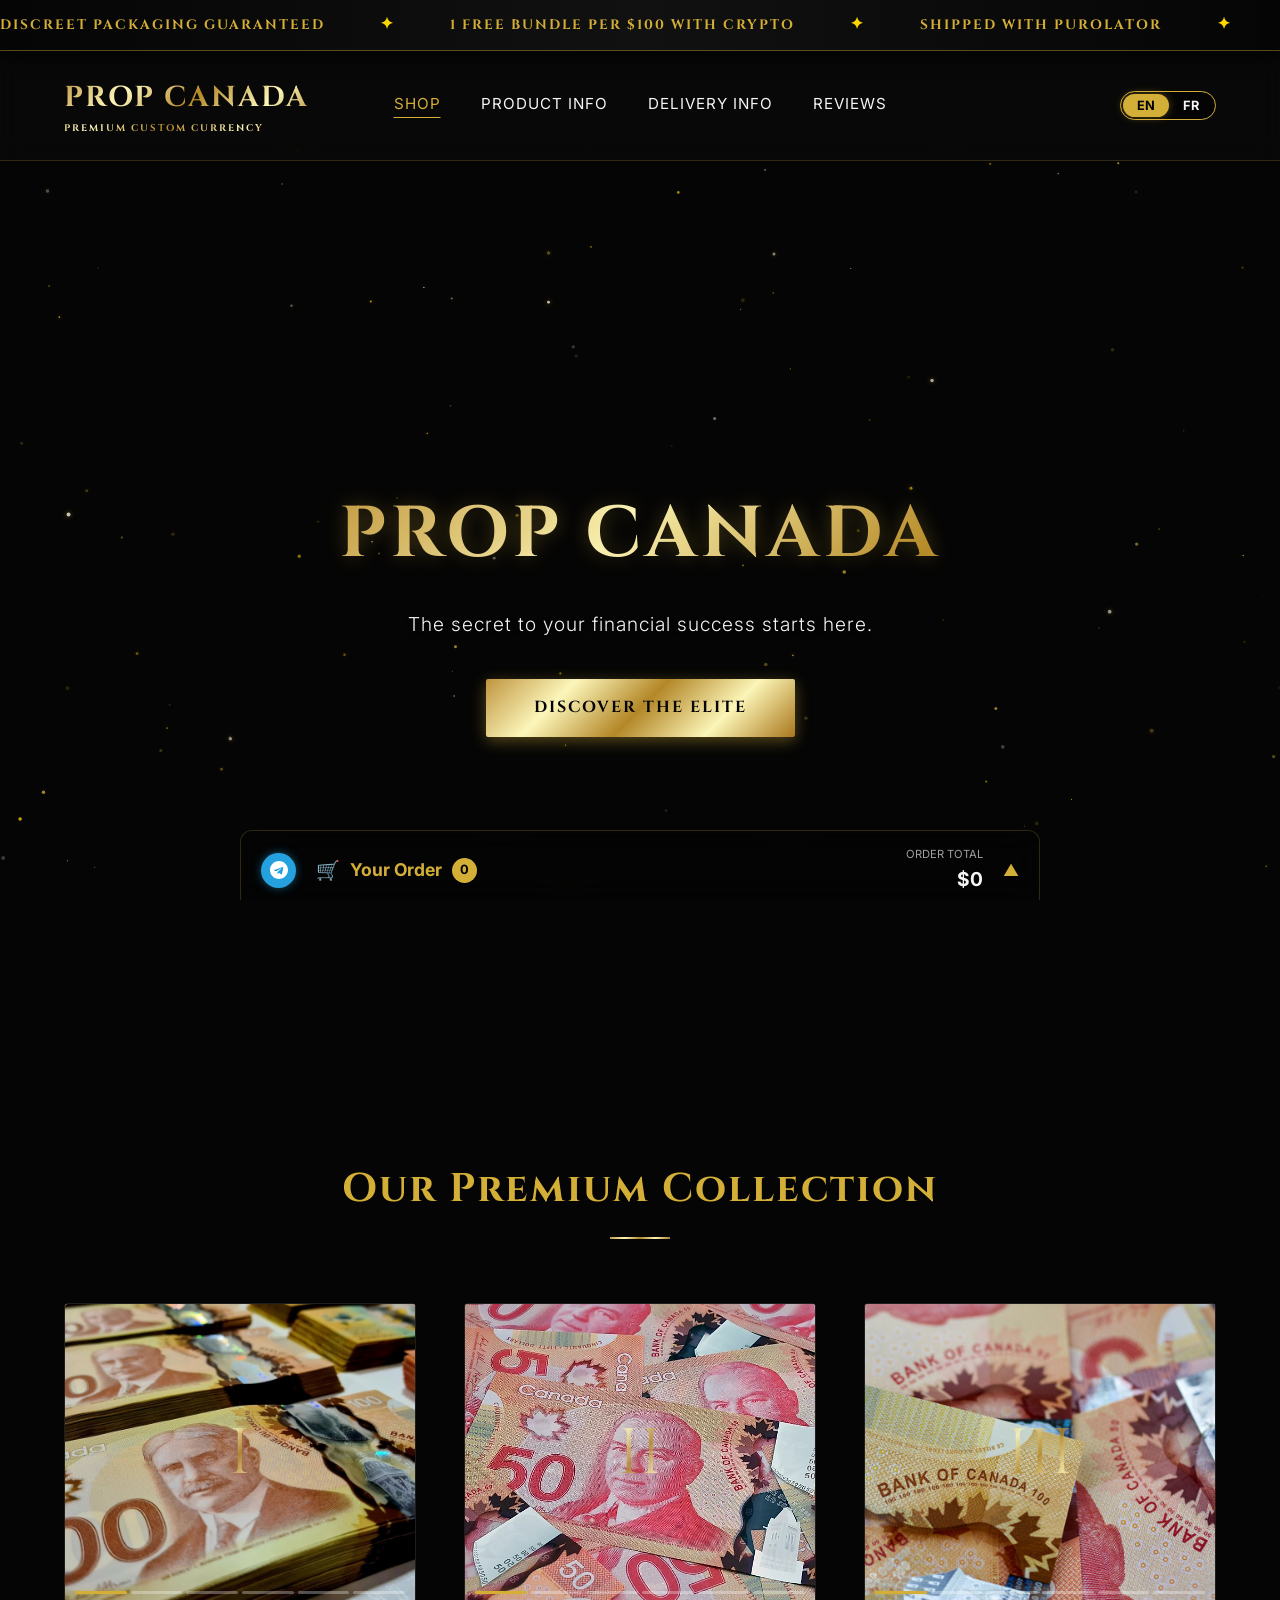
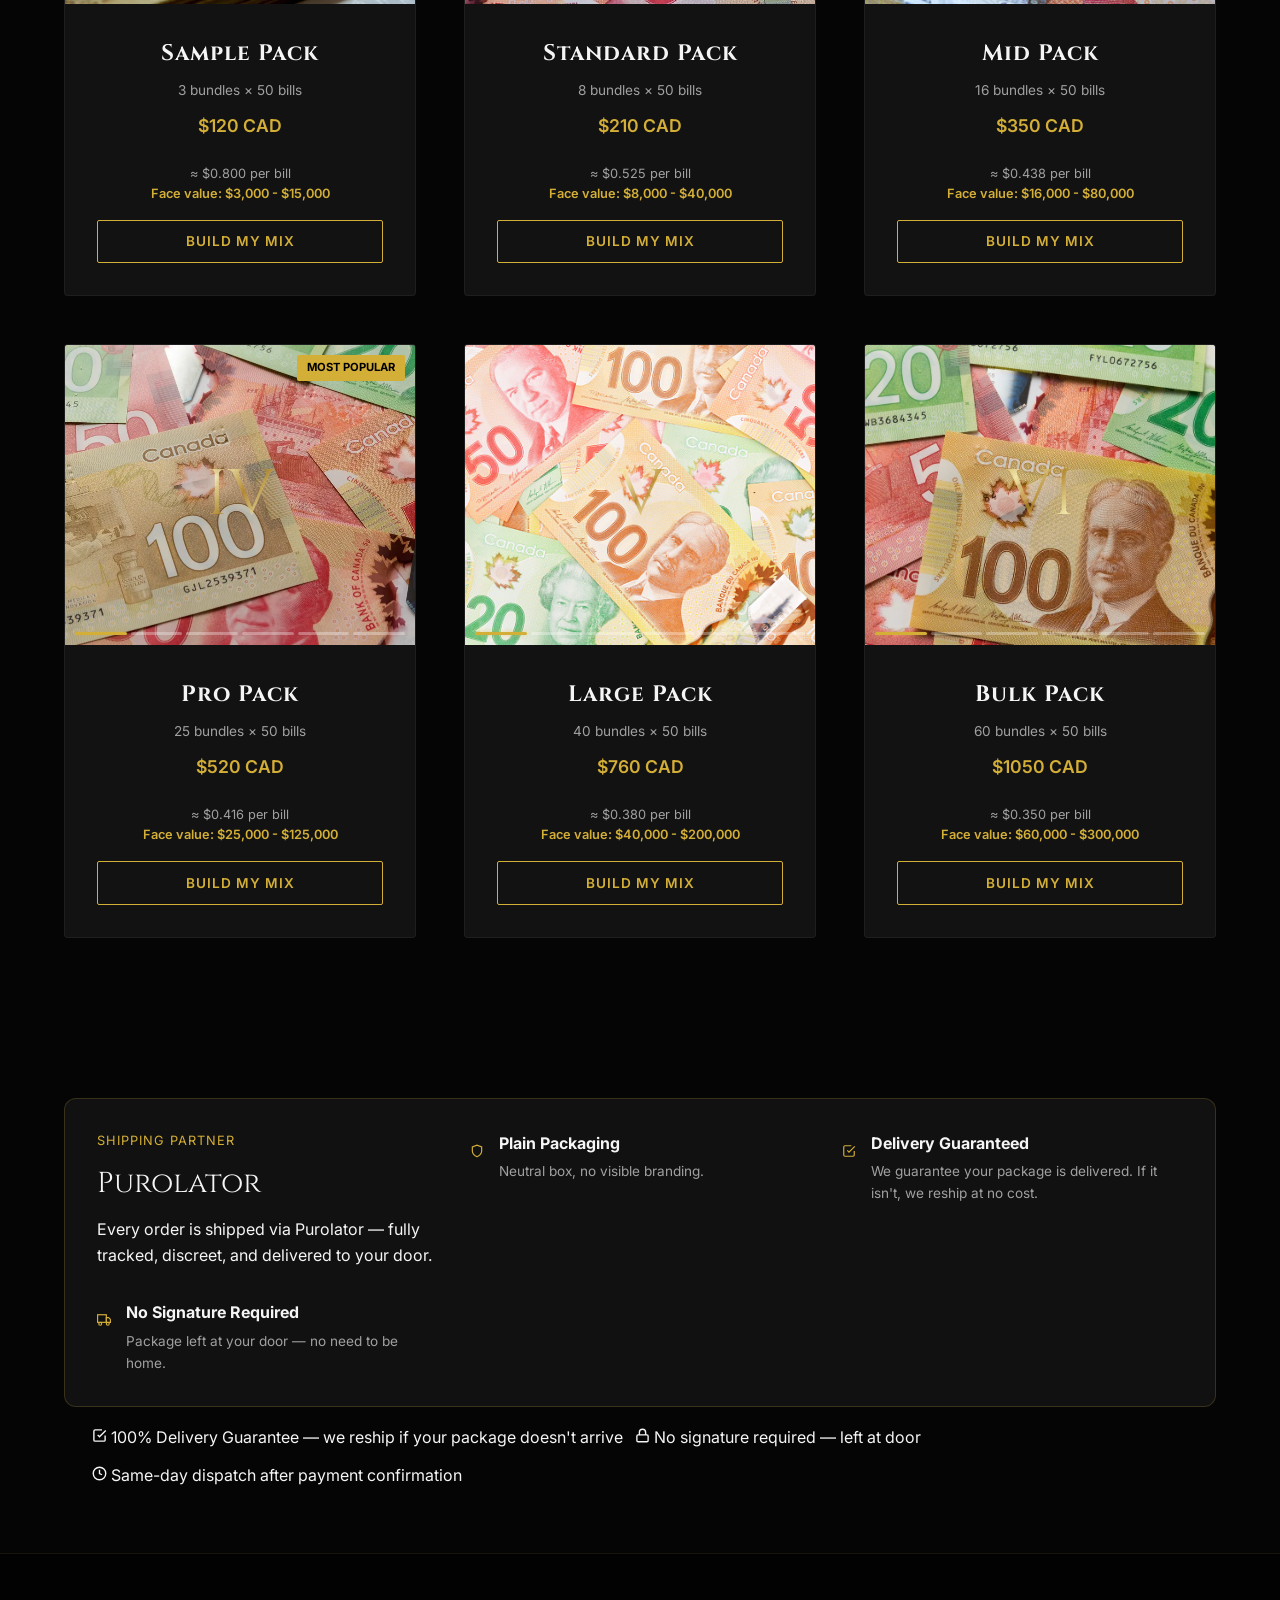
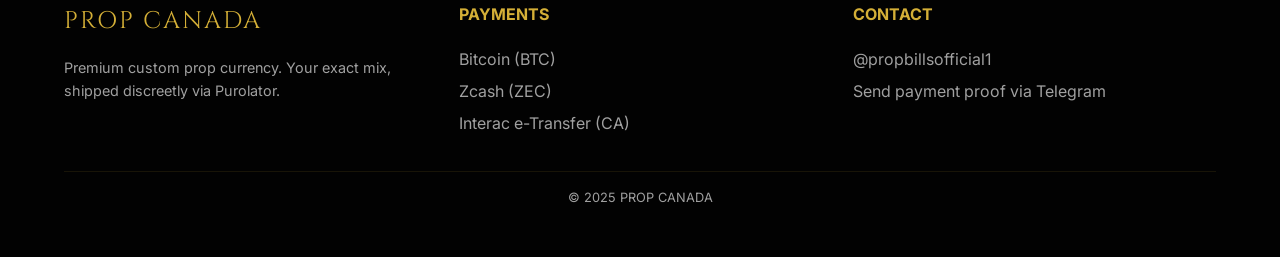
==== commit 961bcc5e: "Add files via upload" ====
--- a/index.html
+++ b/index.html
@@ -106,18 +106,23 @@
             <div class="logo-name" id="h-logo-name" style="color:var(--gold-primary, #D4AF37);">PROP CANADA</div>
             <div class="logo-sub" id="h-logo-sub" style="font-size:0.6rem;color:var(--text-muted, #a0a0a0);letter-spacing:2px;text-transform:uppercase;">Premium Custom Currency</div>
         </a>
+        <div class="nav-menu-wrapper" id="navMenu">
         <ul class="nav-links">
             <li><a href="index.html#boutique" id="hero-shop-lbl" class='active'>Shop</a></li>
             <li><a href="pages/product-info.html" id="hero-product-lbl" >Product Info</a></li>
             <li><a href="pages/delivery-info.html" id="hero-delivery-lbl" >Delivery Info</a></li>
             <li><a href="pages/reviews.html" id="hero-reviews-lbl" >Reviews</a></li>
-        </ul>
-        <div style="display:flex; gap:15px; align-items:center;">
+        </ul>
+        <div class="lang-tog-wrapper">
             <div class="lang-tog">
                 <button class="lb active" id="lang-en" onclick="setLang('en')">EN</button>
                 <button class="lb" id="lang-fr" onclick="setLang('fr')">FR</button>
-            </div>
-        </div>
+            </div>
+        </div>
+    </div>
+    <button class="mobile-menu-btn" onclick="toggleMobileMenu()" aria-label="Toggle Menu">
+        <svg viewBox="0 0 24 24" fill="none" stroke="currentColor" stroke-width="2"><line x1="3" y1="12" x2="21" y2="12" class="line1"></line><line x1="3" y1="6" x2="21" y2="6" class="line2"></line><line x1="3" y1="18" x2="21" y2="18" class="line3"></line></svg>
+    </button>
     </nav>
     <header class="hero">
         <video autoplay loop muted playsinline class="hero-video">
--- a/style.css
+++ b/style.css
@@ -1244,3 +1244,78 @@
     gap: 12px;
     align-items: center;
 }
+
+
+/* --- MOBILE MENU --- */
+.mobile-menu-btn {
+    display: none;
+    background: transparent;
+    border: none;
+    color: var(--gold-primary, #D4AF37);
+    width: 32px;
+    height: 32px;
+    cursor: pointer;
+    z-index: 1002;
+    position: relative;
+}
+
+.mobile-menu-btn svg {
+    width: 100%;
+    height: 100%;
+    transition: transform 0.3s ease;
+}
+
+.mobile-menu-btn.open svg {
+    transform: rotate(90deg);
+}
+
+.mobile-menu-btn.open .line1 { opacity: 0; }
+.mobile-menu-btn.open .line2 { transform: translateY(6px) rotate(45deg); transform-origin: center; }
+.mobile-menu-btn.open .line3 { transform: translateY(-6px) rotate(-45deg); transform-origin: center; }
+
+@media (max-width: 850px) {
+    .mobile-menu-btn {
+        display: block;
+    }
+    
+    .nav-menu-wrapper {
+        position: fixed;
+        top: 0;
+        right: -100%;
+        width: 100%;
+        height: 100vh;
+        background: rgba(5, 5, 5, 0.98);
+        backdrop-filter: blur(15px);
+        display: flex;
+        flex-direction: column;
+        justify-content: center;
+        align-items: center;
+        transition: right 0.4s cubic-bezier(0.175, 0.885, 0.32, 1.275);
+        z-index: 1000;
+    }
+    
+    .nav-menu-wrapper.open {
+        right: 0;
+    }
+    
+    .nav-links {
+        position: static;
+        transform: none;
+        flex-direction: column;
+        display: flex !important;
+        gap: 2rem;
+        text-align: center;
+        margin-bottom: 3rem;
+    }
+    
+    .nav-links a {
+        font-size: 1.4rem;
+        letter-spacing: 2px;
+    }
+    
+    .lang-tog-wrapper {
+        display: flex;
+        justify-content: center;
+        width: 100%;
+    }
+}
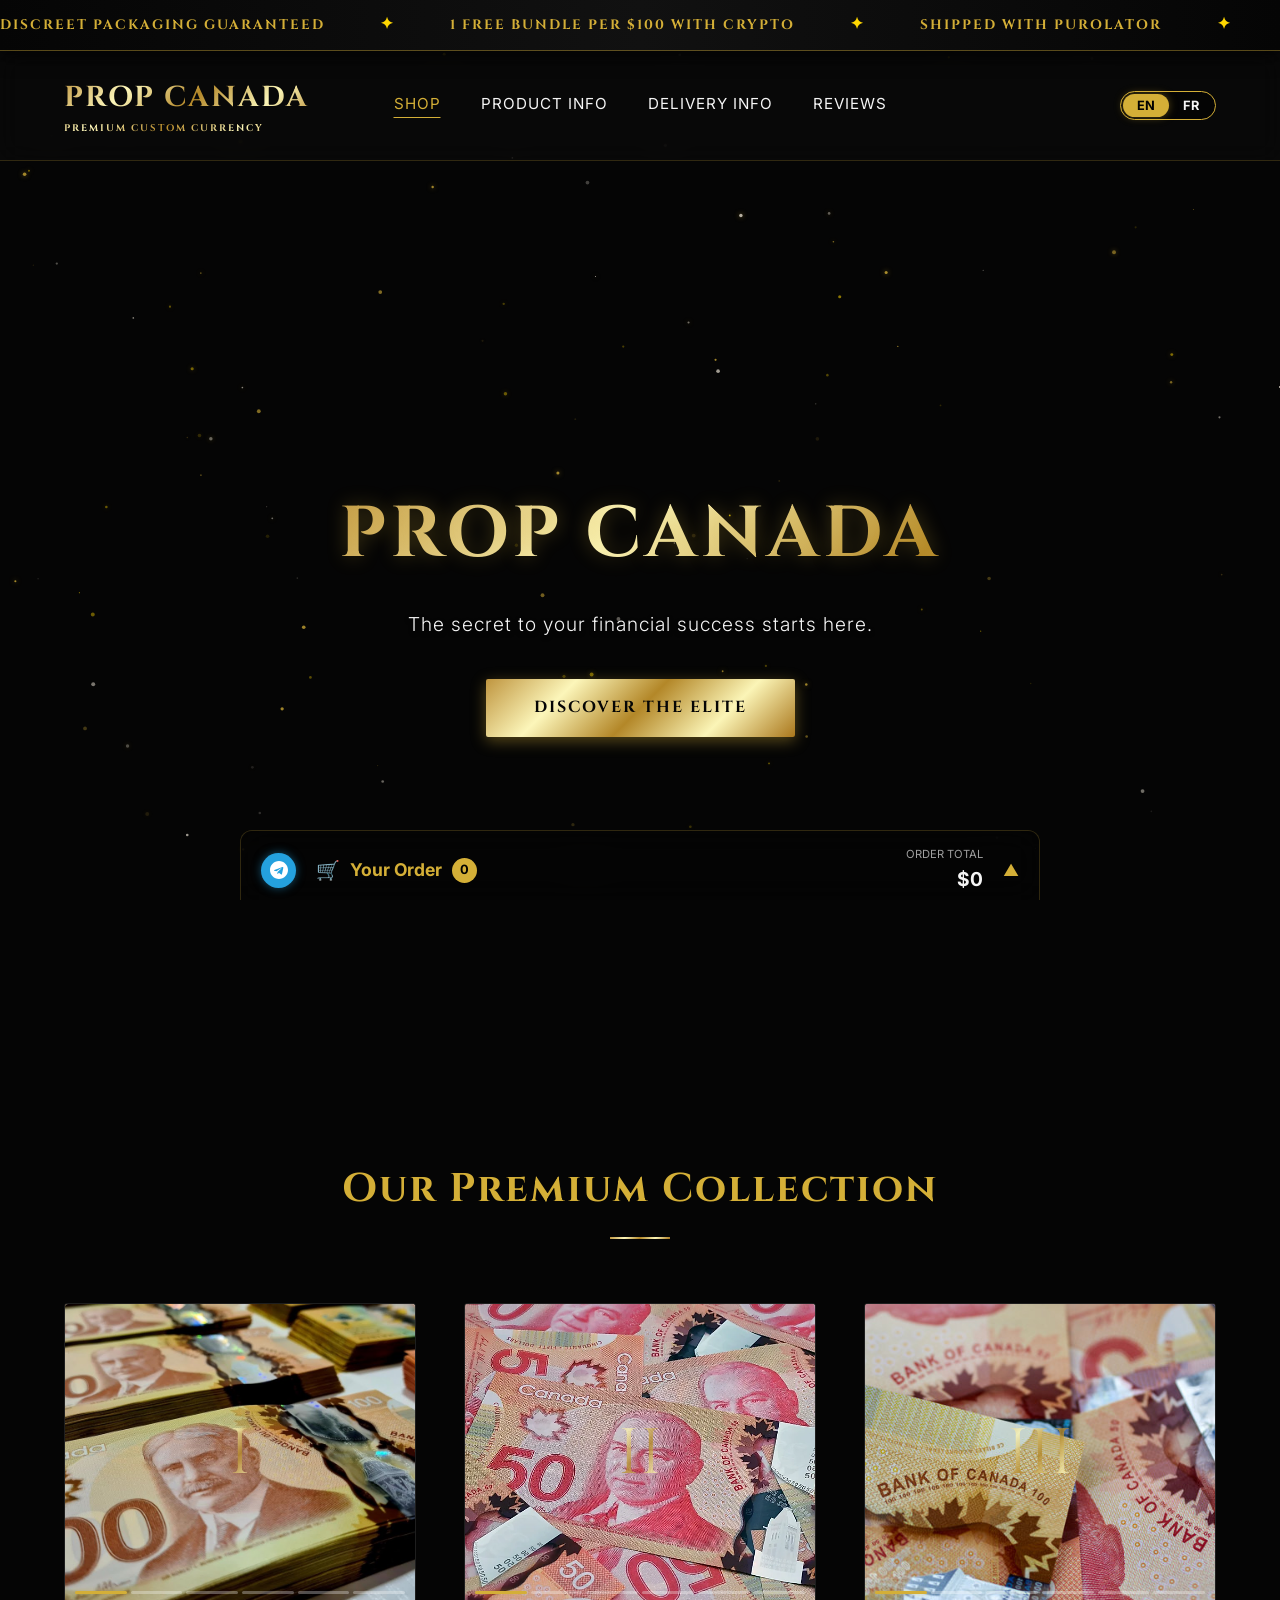
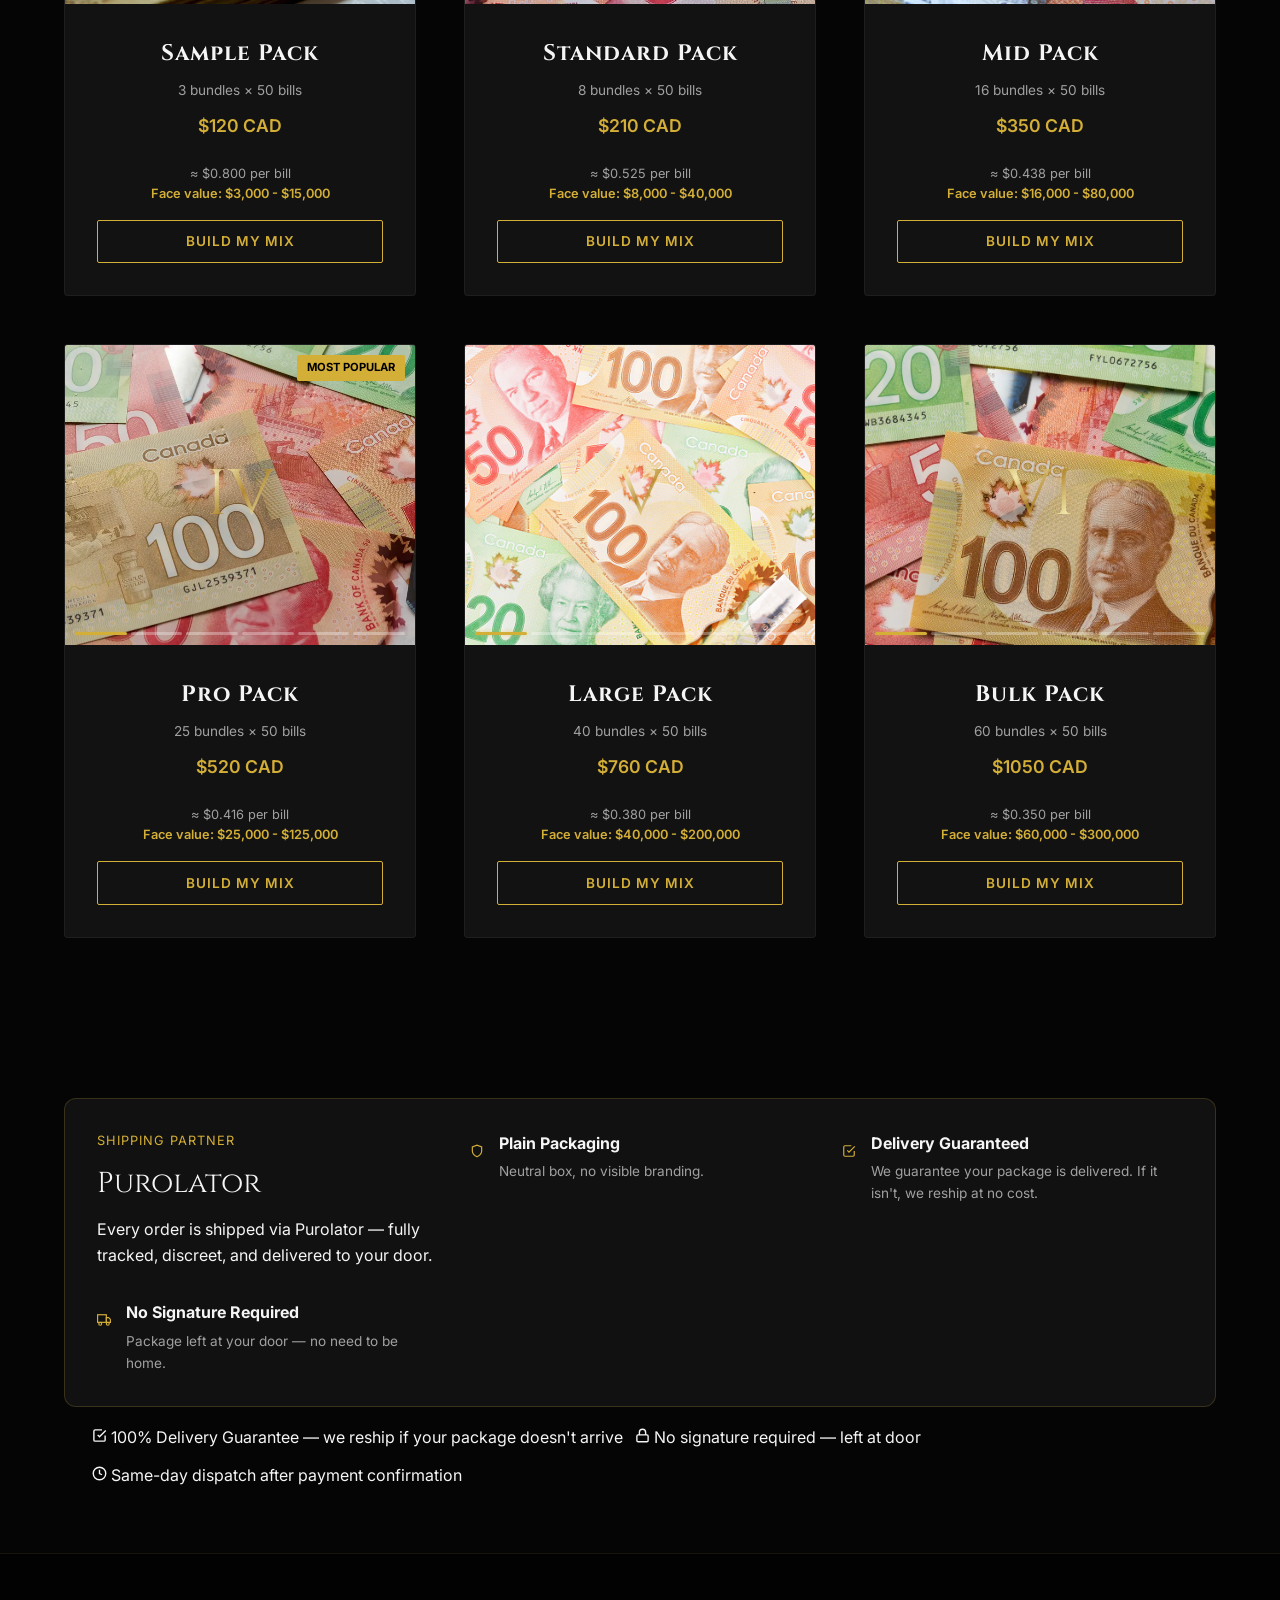
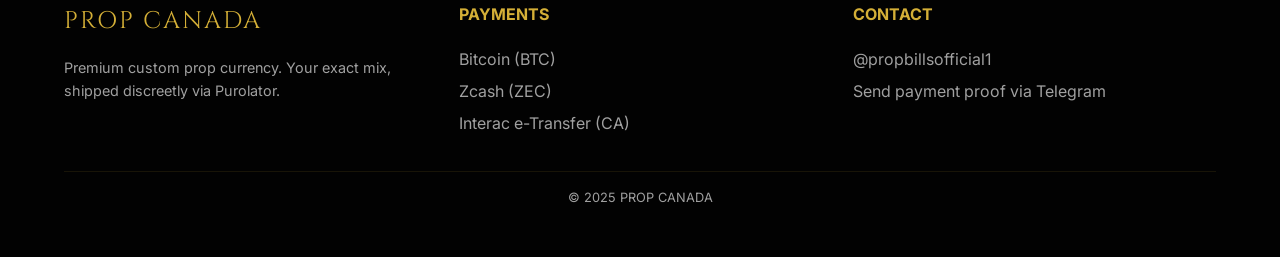
==== commit 1ab69b73: "Add files via upload" ====
--- a/index.html
+++ b/index.html
@@ -10,6 +10,7 @@
     <link rel="preconnect" href="https://fonts.gstatic.com" crossorigin>
     <link href="https://fonts.googleapis.com/css2?family=Cinzel:wght@400;700&family=Inter:wght@300;400;600&display=swap" rel="stylesheet">
     <link rel="stylesheet" href="style.css">
+    <link rel="stylesheet" href="mobile-menu.css">
 </head>
 <body>
 
@@ -101,7 +102,8 @@
     <canvas id="gold-dust"></canvas>
 
     <!-- En-tête avec vidéo en arrière-plan -->
-            <nav class="navbar">
+            <nav class="navbar">
+        <div class="mobile-menu-overlay" id="mobileOverlay" onclick="toggleMobileMenu()"></div>
                 <a href="index.html" class="logo" style="text-decoration:none;">
             <div class="logo-name" id="h-logo-name" style="color:var(--gold-primary, #D4AF37);">PROP CANADA</div>
             <div class="logo-sub" id="h-logo-sub" style="font-size:0.6rem;color:var(--text-muted, #a0a0a0);letter-spacing:2px;text-transform:uppercase;">Premium Custom Currency</div>
@@ -537,5 +539,6 @@
 
     <script src="assets/js/reviews-data.js"></script>
     <script src="script.js"></script>
+    <script src="mobile-menu.js"></script>
 </body>
 </html>
--- a/style.css
+++ b/style.css
@@ -1246,76 +1246,3 @@
 }
 
 
-/* --- MOBILE MENU --- */
-.mobile-menu-btn {
-    display: none;
-    background: transparent;
-    border: none;
-    color: var(--gold-primary, #D4AF37);
-    width: 32px;
-    height: 32px;
-    cursor: pointer;
-    z-index: 1002;
-    position: relative;
-}
-
-.mobile-menu-btn svg {
-    width: 100%;
-    height: 100%;
-    transition: transform 0.3s ease;
-}
-
-.mobile-menu-btn.open svg {
-    transform: rotate(90deg);
-}
-
-.mobile-menu-btn.open .line1 { opacity: 0; }
-.mobile-menu-btn.open .line2 { transform: translateY(6px) rotate(45deg); transform-origin: center; }
-.mobile-menu-btn.open .line3 { transform: translateY(-6px) rotate(-45deg); transform-origin: center; }
-
-@media (max-width: 850px) {
-    .mobile-menu-btn {
-        display: block;
-    }
-    
-    .nav-menu-wrapper {
-        position: fixed;
-        top: 0;
-        right: -100%;
-        width: 100%;
-        height: 100vh;
-        background: rgba(5, 5, 5, 0.98);
-        backdrop-filter: blur(15px);
-        display: flex;
-        flex-direction: column;
-        justify-content: center;
-        align-items: center;
-        transition: right 0.4s cubic-bezier(0.175, 0.885, 0.32, 1.275);
-        z-index: 1000;
-    }
-    
-    .nav-menu-wrapper.open {
-        right: 0;
-    }
-    
-    .nav-links {
-        position: static;
-        transform: none;
-        flex-direction: column;
-        display: flex !important;
-        gap: 2rem;
-        text-align: center;
-        margin-bottom: 3rem;
-    }
-    
-    .nav-links a {
-        font-size: 1.4rem;
-        letter-spacing: 2px;
-    }
-    
-    .lang-tog-wrapper {
-        display: flex;
-        justify-content: center;
-        width: 100%;
-    }
-}
--- a/mobile-menu.css
+++ b/mobile-menu.css
@@ -0,0 +1,115 @@
+/* --- GLOBAL MOBILE MENU --- */
+
+/* The hamburger button */
+.mobile-menu-btn {
+    display: none;
+    background: transparent;
+    border: none;
+    color: var(--gold-primary, #D4AF37);
+    width: 36px;
+    height: 36px;
+    cursor: pointer;
+    z-index: 10002;
+    position: relative;
+    padding: 0;
+    margin-left: 10px;
+}
+
+.mobile-menu-btn svg {
+    width: 100%;
+    height: 100%;
+    transition: transform 0.3s ease;
+}
+
+.mobile-menu-btn.open svg {
+    transform: rotate(90deg);
+}
+
+.mobile-menu-btn.open .line1 { opacity: 0; }
+.mobile-menu-btn.open .line2 { transform: translateY(6px) rotate(45deg); transform-origin: center; }
+.mobile-menu-btn.open .line3 { transform: translateY(-6px) rotate(-45deg); transform-origin: center; }
+
+/* The dark overlay behind the menu */
+.mobile-menu-overlay {
+    position: fixed;
+    top: 0;
+    left: 0;
+    width: 100vw;
+    height: 100vh;
+    background: rgba(0, 0, 0, 0.7);
+    z-index: 10000;
+    opacity: 0;
+    visibility: hidden;
+    transition: all 0.3s ease;
+    cursor: pointer;
+}
+
+.mobile-menu-overlay.open {
+    opacity: 1;
+    visibility: visible;
+}
+
+/* Ensure mobile rules only apply on small screens */
+@media (max-width: 850px) {
+    .mobile-menu-btn {
+        display: block !important;
+    }
+    
+    .nav-menu-wrapper {
+        position: fixed !important;
+        top: 0 !important;
+        right: -100% !important;
+        width: 80% !important;
+        max-width: 350px !important;
+        height: 100vh !important;
+        background: rgba(10, 10, 10, 0.98) !important;
+        backdrop-filter: blur(20px) !important;
+        -webkit-backdrop-filter: blur(20px) !important;
+        border-left: 1px solid rgba(212, 175, 55, 0.2) !important;
+        display: flex !important;
+        flex-direction: column !important;
+        justify-content: flex-start !important;
+        align-items: center !important;
+        transition: right 0.4s cubic-bezier(0.25, 0.8, 0.25, 1) !important;
+        z-index: 10001 !important;
+        padding-top: 100px !important;
+        box-shadow: -5px 0 30px rgba(0,0,0,0.8) !important;
+        margin: 0 !important;
+    }
+    
+    .nav-menu-wrapper.open {
+        right: 0 !important;
+    }
+    
+    .nav-links {
+        position: static !important;
+        transform: none !important;
+        flex-direction: column !important;
+        display: flex !important;
+        gap: 2.5rem !important;
+        text-align: center !important;
+        margin-bottom: 4rem !important;
+        width: 100% !important;
+        left: auto !important;
+    }
+    
+    .nav-links a {
+        font-size: 1.3rem !important;
+        letter-spacing: 2px !important;
+        display: block !important;
+        width: 100% !important;
+        padding: 10px 0 !important;
+    }
+    
+    .lang-tog-wrapper {
+        display: flex !important;
+        justify-content: center !important;
+        width: 100% !important;
+        margin-top: auto !important;
+        margin-bottom: 50px !important;
+    }
+    
+    .lang-tog {
+        transform: scale(1.2) !important;
+    }
+}
